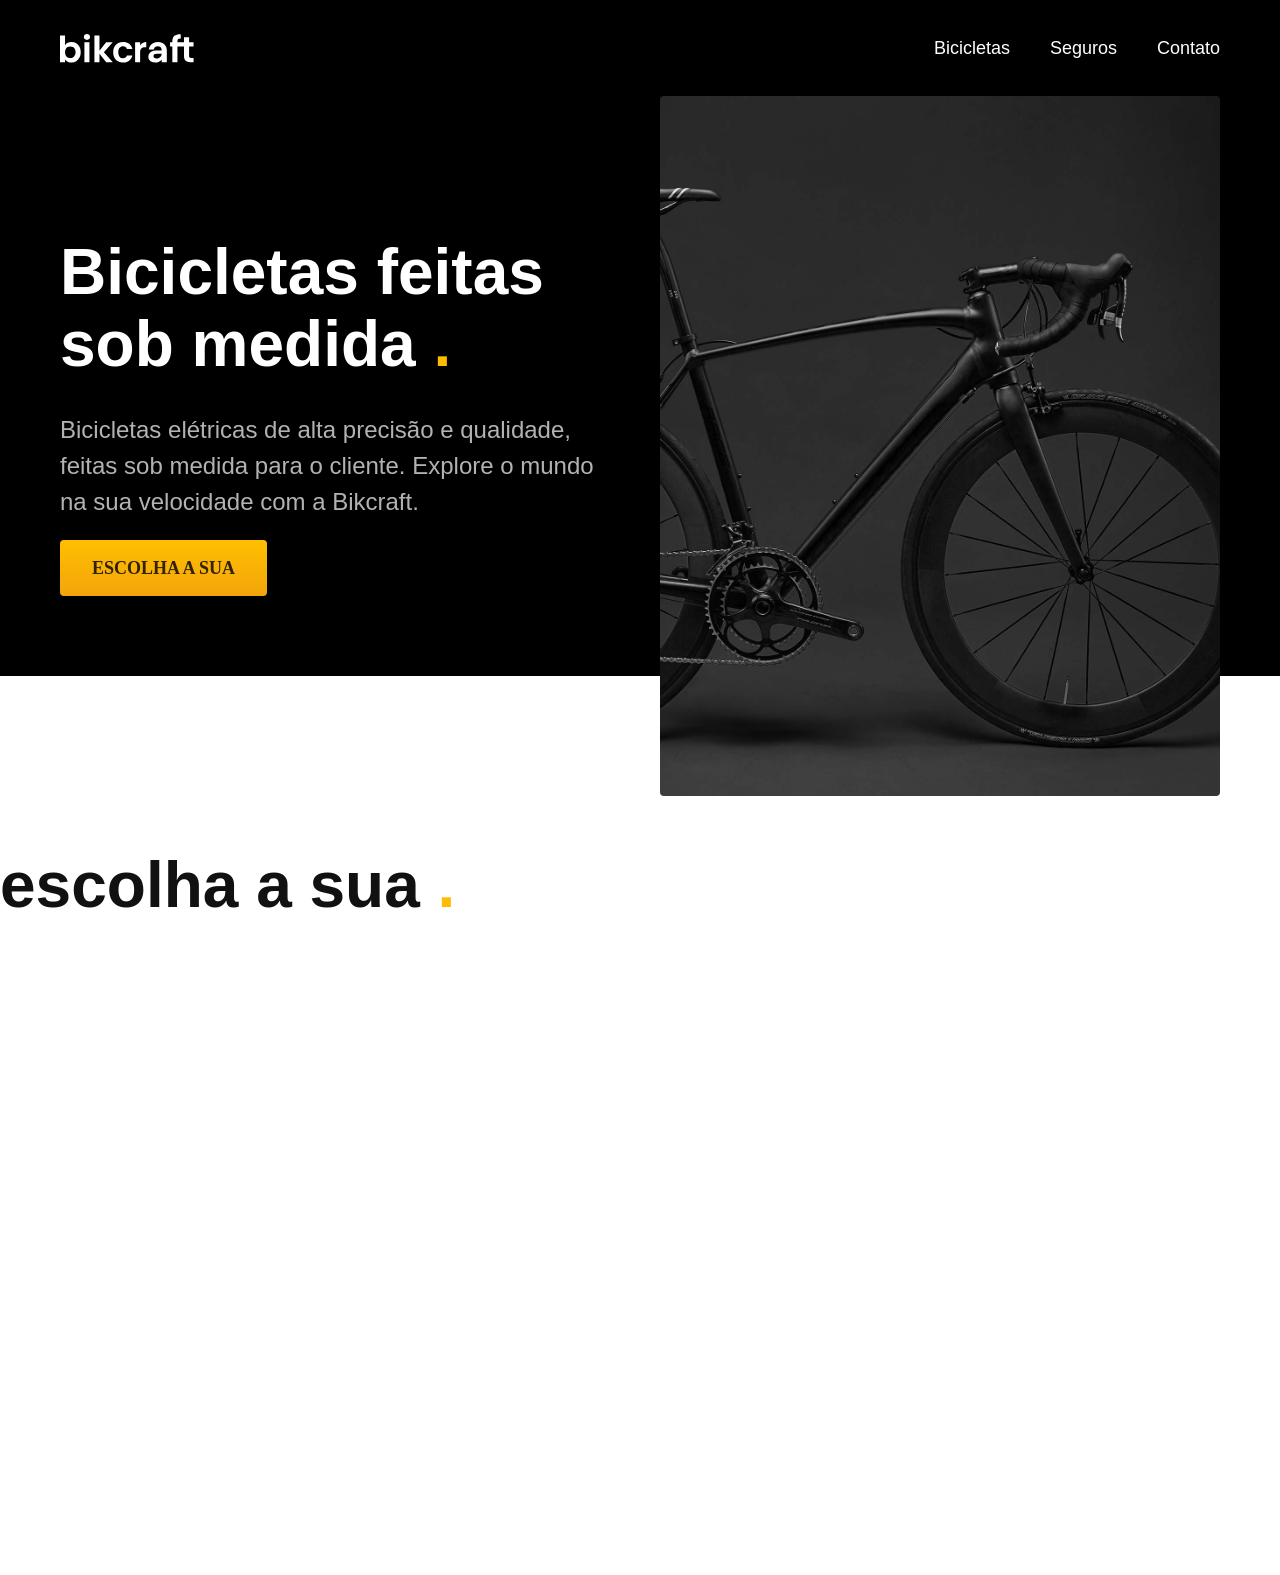
==== index.html @ 973ad6a8 "tipografia-2" ====
<!DOCTYPE html>
<html lang="pt-br">

<head>
  <meta charset="UTF-8">
  <meta name="viewport" content="width=device-width, initial-scale=1.0">

  <title>Bickcraft - Bicicletas Elétricas</title>
  <meta name="description" content="Bicicletas elétricas de alta precisão e qualidade,  feitas sob medida para o cliente. Explore o mundo na sua velocidade com a Bikcraft.">

  <link rel="stylesheet" href="./css/style.css">
  
  <!-- <link rel="preconnect" href="https://fonts.googleapis.com">
<link rel="preconnect" href="https://fonts.gstatic.com" crossorigin>
<link href="https://fonts.googleapis.com/css2?family=Poppins:wght@400;500&family=Roboto:wght@400;500&display=swap" rel="stylesheet"> -->
</head>

<body>
  <header class="header-bg">
    <div class="header">
      <a href="./">
        <img src="./img/bikcraft.svg" alt="Bickcraft">
      </a>

      <nav aria-label="primaria">
        <ul class="header-menu font-1-m cor-0">
          <li><a href="./bicicletas.html">Bicicletas</a></li>
          <li><a href="./seguros.html">Seguros</a></li>
          <li><a href="./contato.html">Contato</a></li>
        </ul>
      </nav>
    </div>
  </header>

  <main class="introducao-bg">
    <div class="introducao">
      <div class="introducao-conteudo">
        <h1 class="font-1-xxl cor-0">Bicicletas feitas sob medida <span class="cor-p1">.</span></h1>
        <p class="font-2-l cor-5">Bicicletas elétricas de alta precisão e qualidade, feitas sob medida para o cliente. Explore o mundo na sua velocidade com a Bikcraft.</p>
        <a class="botao" href="./bicicletas.html">Escolha a sua</a>
      </div>
      <div>
        <img src="./img/fotos/introducao.jpg" alt="Bicicleta elétrica preta.">
      </div>
    </div>
  </main>

  <h2 class="font-1-xxl">escolha a sua <span class="cor-p1">.</span></h2>
</body>

</html>
---- css/style.css ----
@import "./global/global.css";
@import "./utilidades/tipografia.css";
@import "./utilidades/cores.css";

@import "./global/header.css";


/* Utilidades */
@import "./utilidades/componentes.css";
/* Home */
@import "./home/introducao.css";
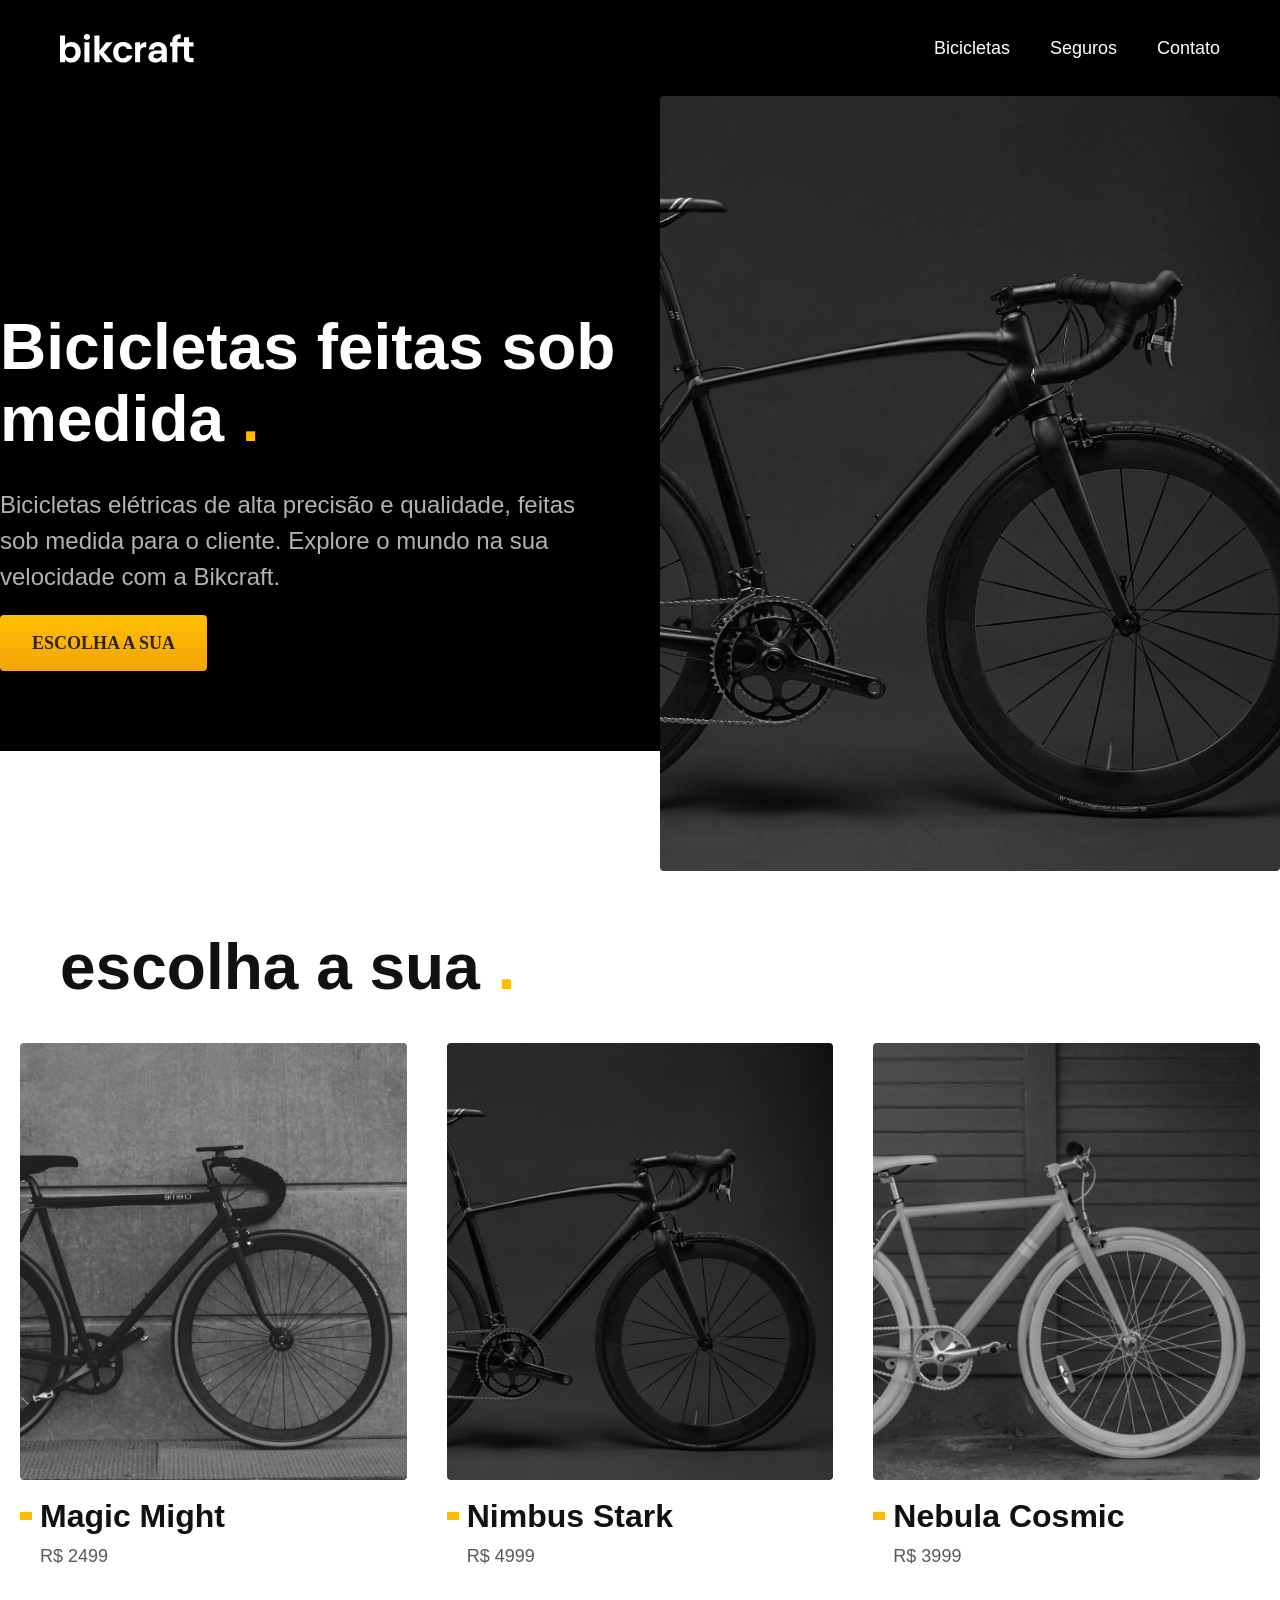
==== commit 52d06e08: "container" ====
--- a/index.html
+++ b/index.html
@@ -9,7 +9,7 @@
   <meta name="description" content="Bicicletas elétricas de alta precisão e qualidade,  feitas sob medida para o cliente. Explore o mundo na sua velocidade com a Bikcraft.">
 
   <link rel="stylesheet" href="./css/style.css">
-  
+
   <!-- <link rel="preconnect" href="https://fonts.googleapis.com">
 <link rel="preconnect" href="https://fonts.gstatic.com" crossorigin>
 <link href="https://fonts.googleapis.com/css2?family=Poppins:wght@400;500&family=Roboto:wght@400;500&display=swap" rel="stylesheet"> -->
@@ -17,7 +17,7 @@
 
 <body>
   <header class="header-bg">
-    <div class="header">
+    <div class="header container">
       <a href="./">
         <img src="./img/bikcraft.svg" alt="Bickcraft">
       </a>
@@ -33,7 +33,7 @@
   </header>
 
   <main class="introducao-bg">
-    <div class="introducao">
+    <div class="introducao containerer">
       <div class="introducao-conteudo">
         <h1 class="font-1-xxl cor-0">Bicicletas feitas sob medida <span class="cor-p1">.</span></h1>
         <p class="font-2-l cor-5">Bicicletas elétricas de alta precisão e qualidade, feitas sob medida para o cliente. Explore o mundo na sua velocidade com a Bikcraft.</p>
@@ -44,8 +44,30 @@
       </div>
     </div>
   </main>
-
-  <h2 class="font-1-xxl">escolha a sua <span class="cor-p1">.</span></h2>
+  <article class="bicicletas-lista">
+    <h2 class="container font-1-xxl">escolha a sua <span class="cor-p1">.</span></h2>
+    <ul>
+      <li>
+        <a href="./bicicletas/magic.html">
+          <img src="./img/bicicletas/magic-home.jpg" alt="Bicicleta preta">
+          <h3 class="font-1-xl">Magic Might</h3>
+          <span class="font-2-m cor-8">R$ 2499</span>
+        </a>
+        <li>
+        <a href="./bicicletas/nimbus.html">
+          <img src="./img/bicicletas/nimbus-home.jpg" alt="Bicicleta preta">
+          <h3 class="font-1-xl">Nimbus Stark</h3>
+          <span class="font-2-m cor-8">R$ 4999</span>
+        </a>
+        <li>
+        <a href="./bicicletas/nebula.html">
+          <img src="./img/bicicletas/nebula-home.jpg" alt="Bicicleta preta">
+          <h3 class="font-1-xl">Nebula Cosmic</h3>
+          <span class="font-2-m cor-8">R$ 3999</span>
+        </a>
+      </li>
+    </ul>
+  </article>
 </body>
 
 </html>
--- a/css/style.css
+++ b/css/style.css
@@ -9,3 +9,5 @@
 @import "./utilidades/componentes.css";
 /* Home */
 @import "./home/introducao.css";
+/* Bicicletas */
+@import "./bicicletas/bicicletas-lista.css";
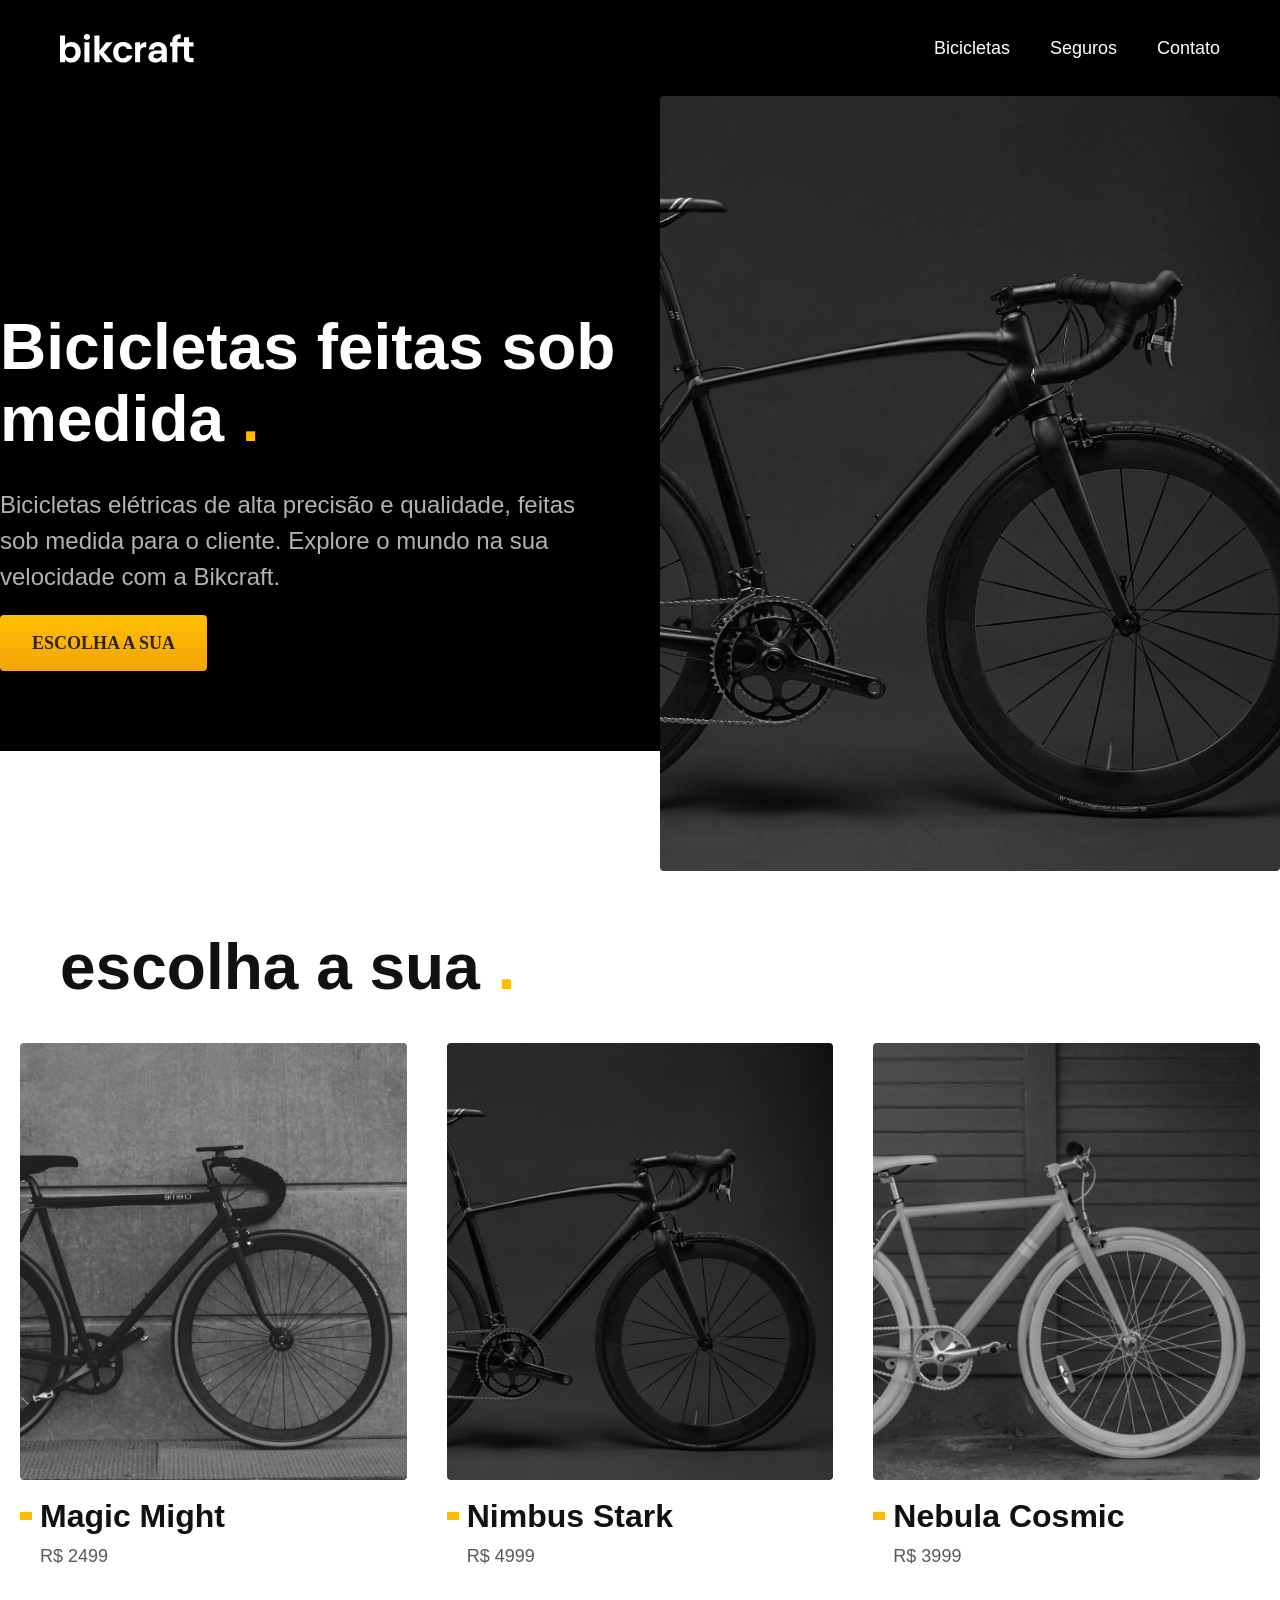
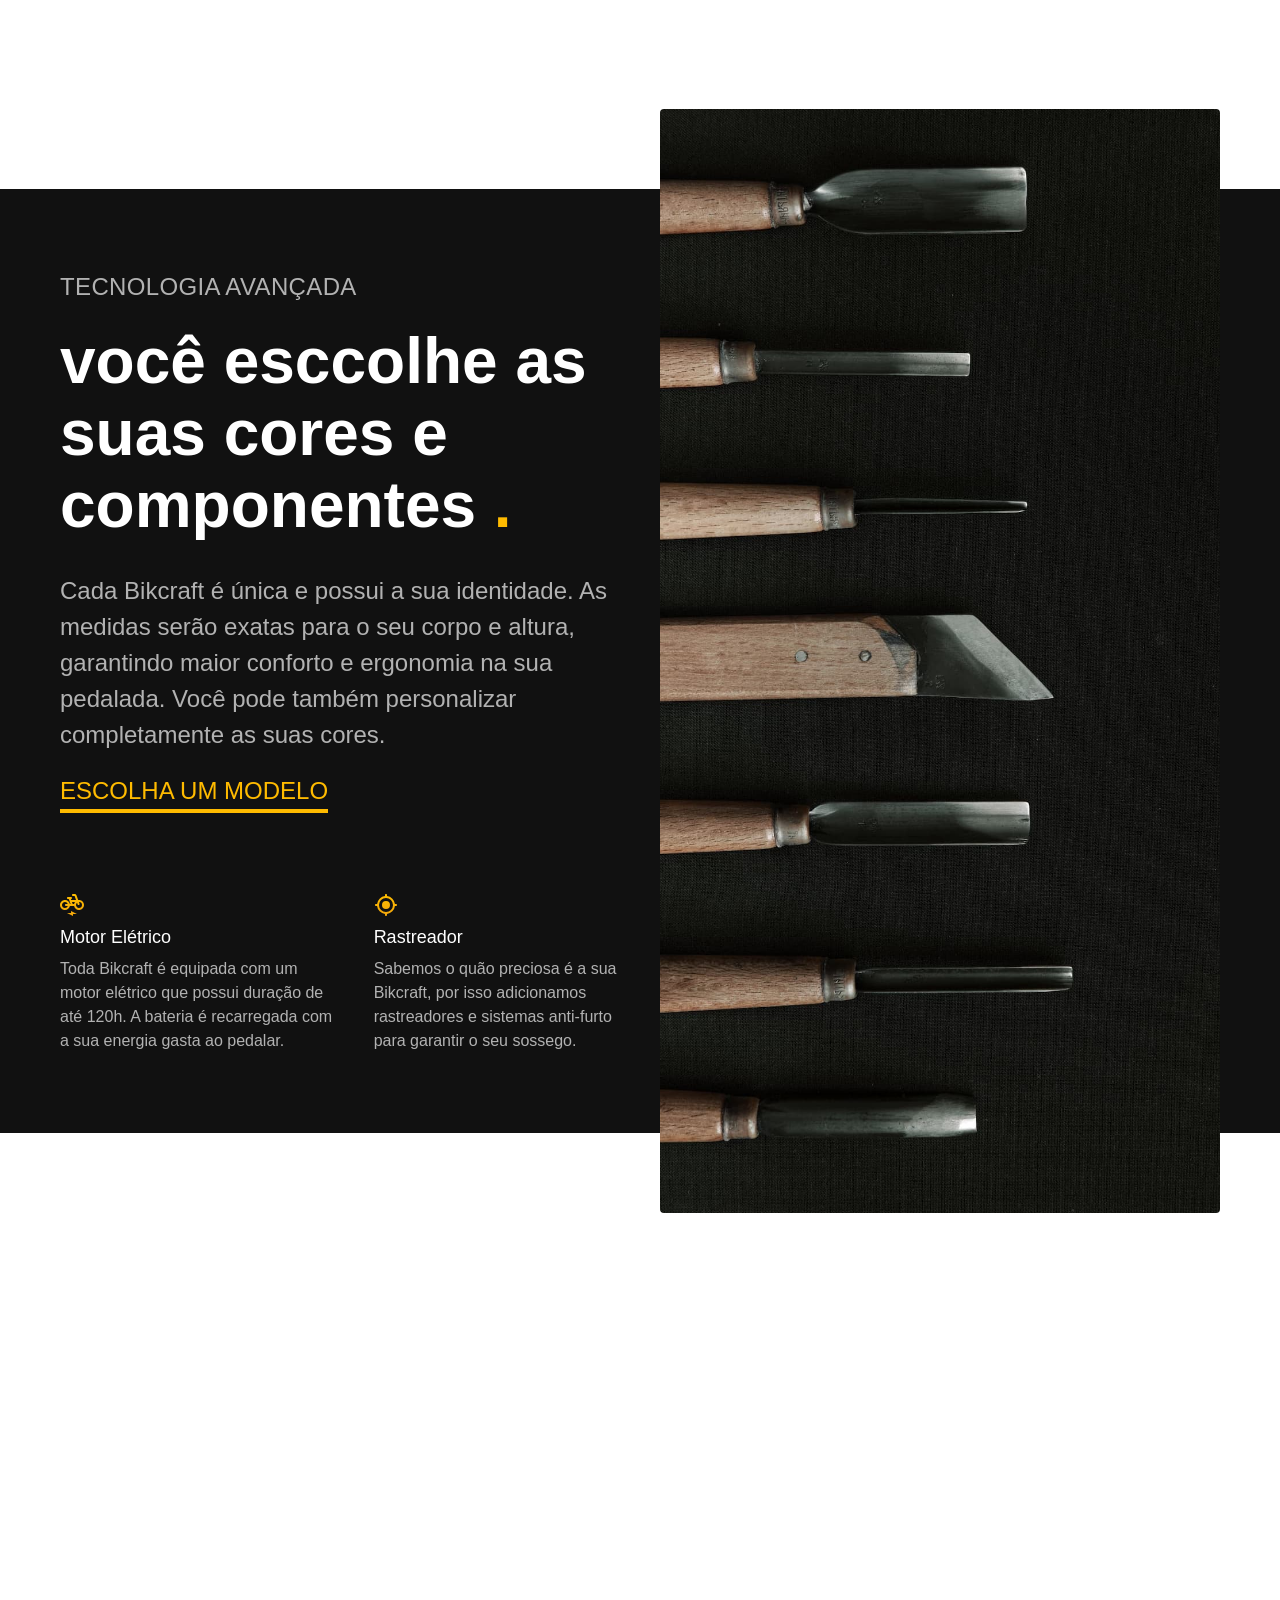
==== commit 97d4f3ff: "tecnologia" ====
--- a/index.html
+++ b/index.html
@@ -68,6 +68,35 @@
       </li>
     </ul>
   </article>
+  <article class="tecnologia-bg">
+    <div class="tecnologia container">
+      <div class="tecnologia-conteudo">
+        <span class="font-2-l-b cor-5">Tecnologia Avançada</span>
+        <h2 class="font-1-xxl cor-0">você esccolhe as suas cores e componentes <span class="cor-p1">.</span></h2>
+        <p class="font-2-l cor-5">Cada Bikcraft é única e possui a sua identidade. As medidas serão exatas para o seu corpo e altura, garantindo maior conforto e ergonomia na sua pedalada. Você pode também personalizar completamente as suas cores.</p>
+        <a class="link" href="./bicicletas.html">Escolha um modelo</a>
+        <div class="tecnologia-vantagens">
+        <div>
+       <img src="./img/icones/eletrica.svg" alt="">   
+       <h3 class="font-1-m cor-0">Motor Elétrico</h3>
+       <p class="font-2-s cor-5">Toda Bikcraft é equipada com um motor elétrico que possui duração de até 120h. A bateria é recarregada com a sua energia gasta ao pedalar.</p>
+        </div>
+           <div>
+       <img src="./img/icones/rastreador.svg" alt="">   
+       <h3 class="font-1-m cor-0">Rastreador</h3>
+       <p class="font-2-s cor-5">Sabemos o quão preciosa é a sua Bikcraft, por isso adicionamos rastreadores e sistemas anti-furto para garantir o seu sossego.</p>
+       </div>
+        </div>
+      </div>
+      <div class="tecnologia-imagem">
+        <img src="./img/fotos/tecnologia.jpg" alt="">
+      </div>
+
+      
+
+    </div>
+
+  </article>
 </body>
 
 </html>
--- a/css/style.css
+++ b/css/style.css
@@ -9,5 +9,6 @@
 @import "./utilidades/componentes.css";
 /* Home */
 @import "./home/introducao.css";
+@import "./home/tecnologia.css";
 /* Bicicletas */
 @import "./bicicletas/bicicletas-lista.css";
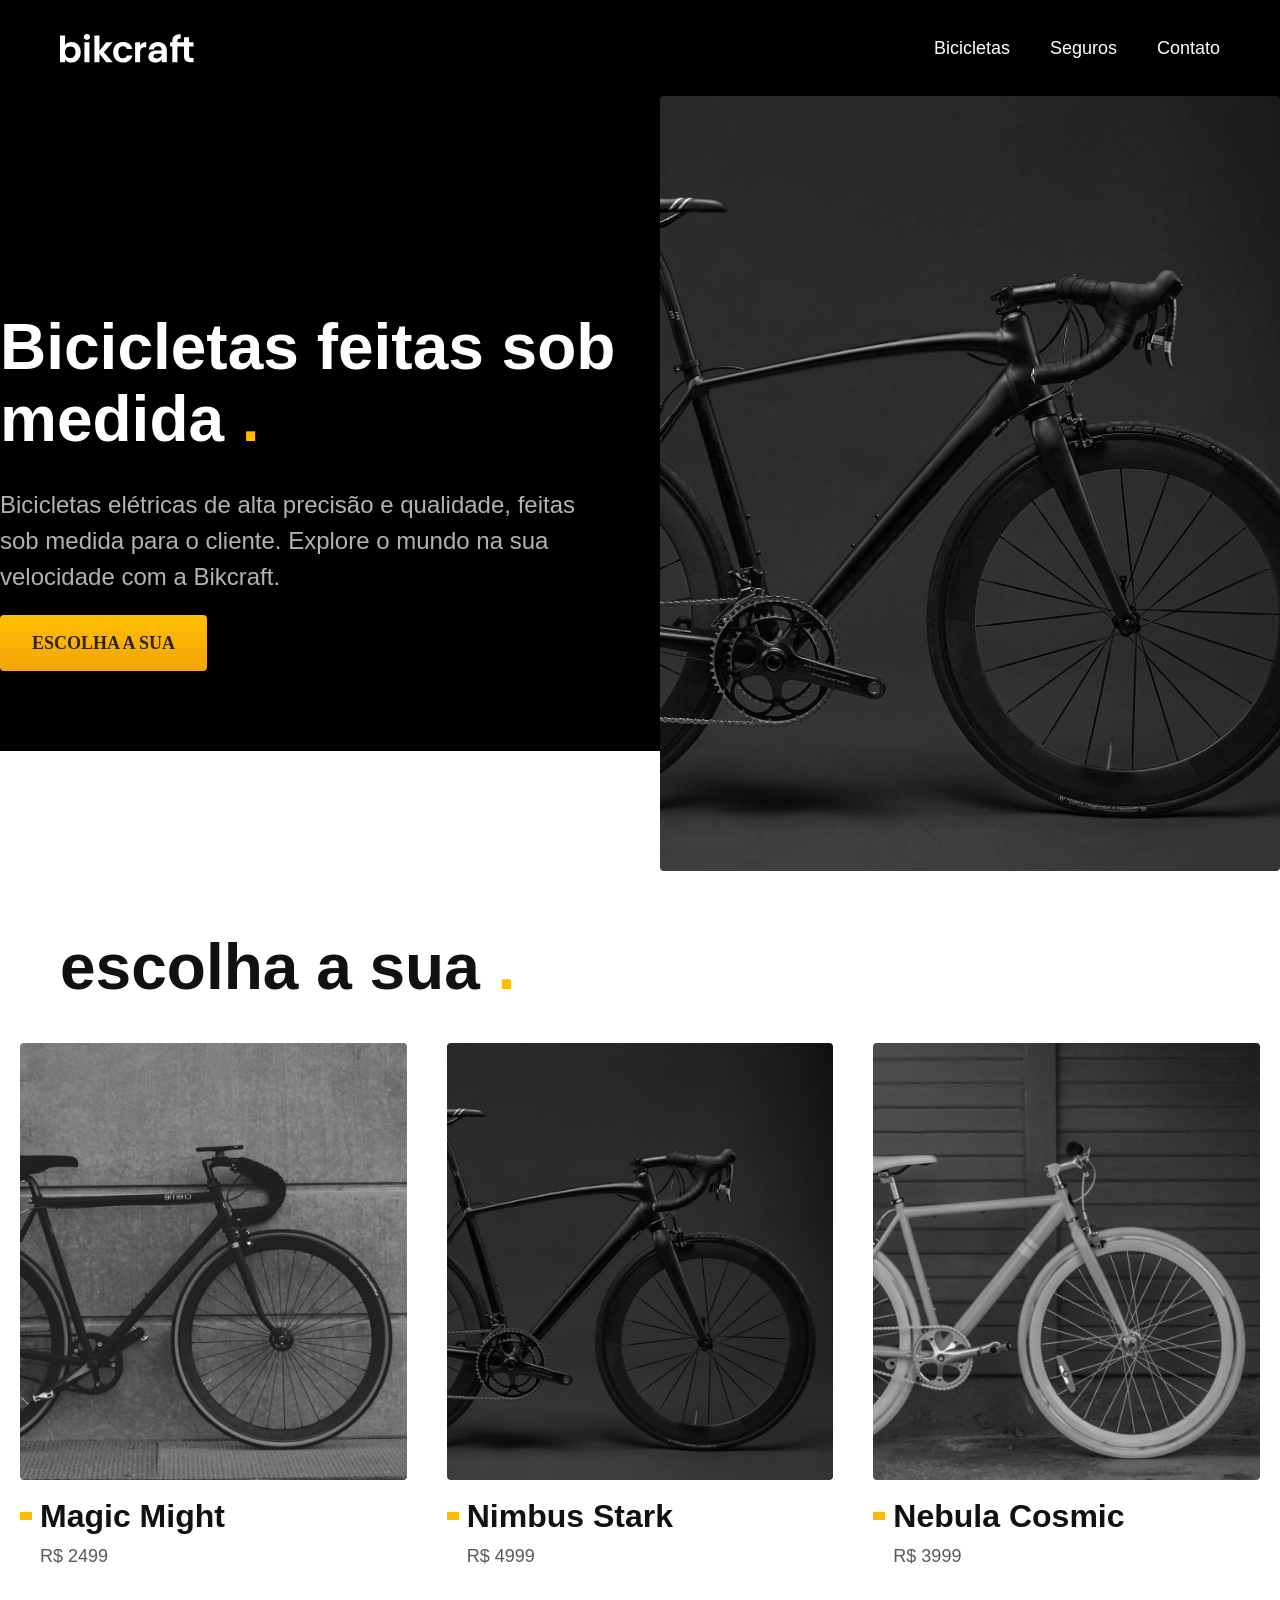
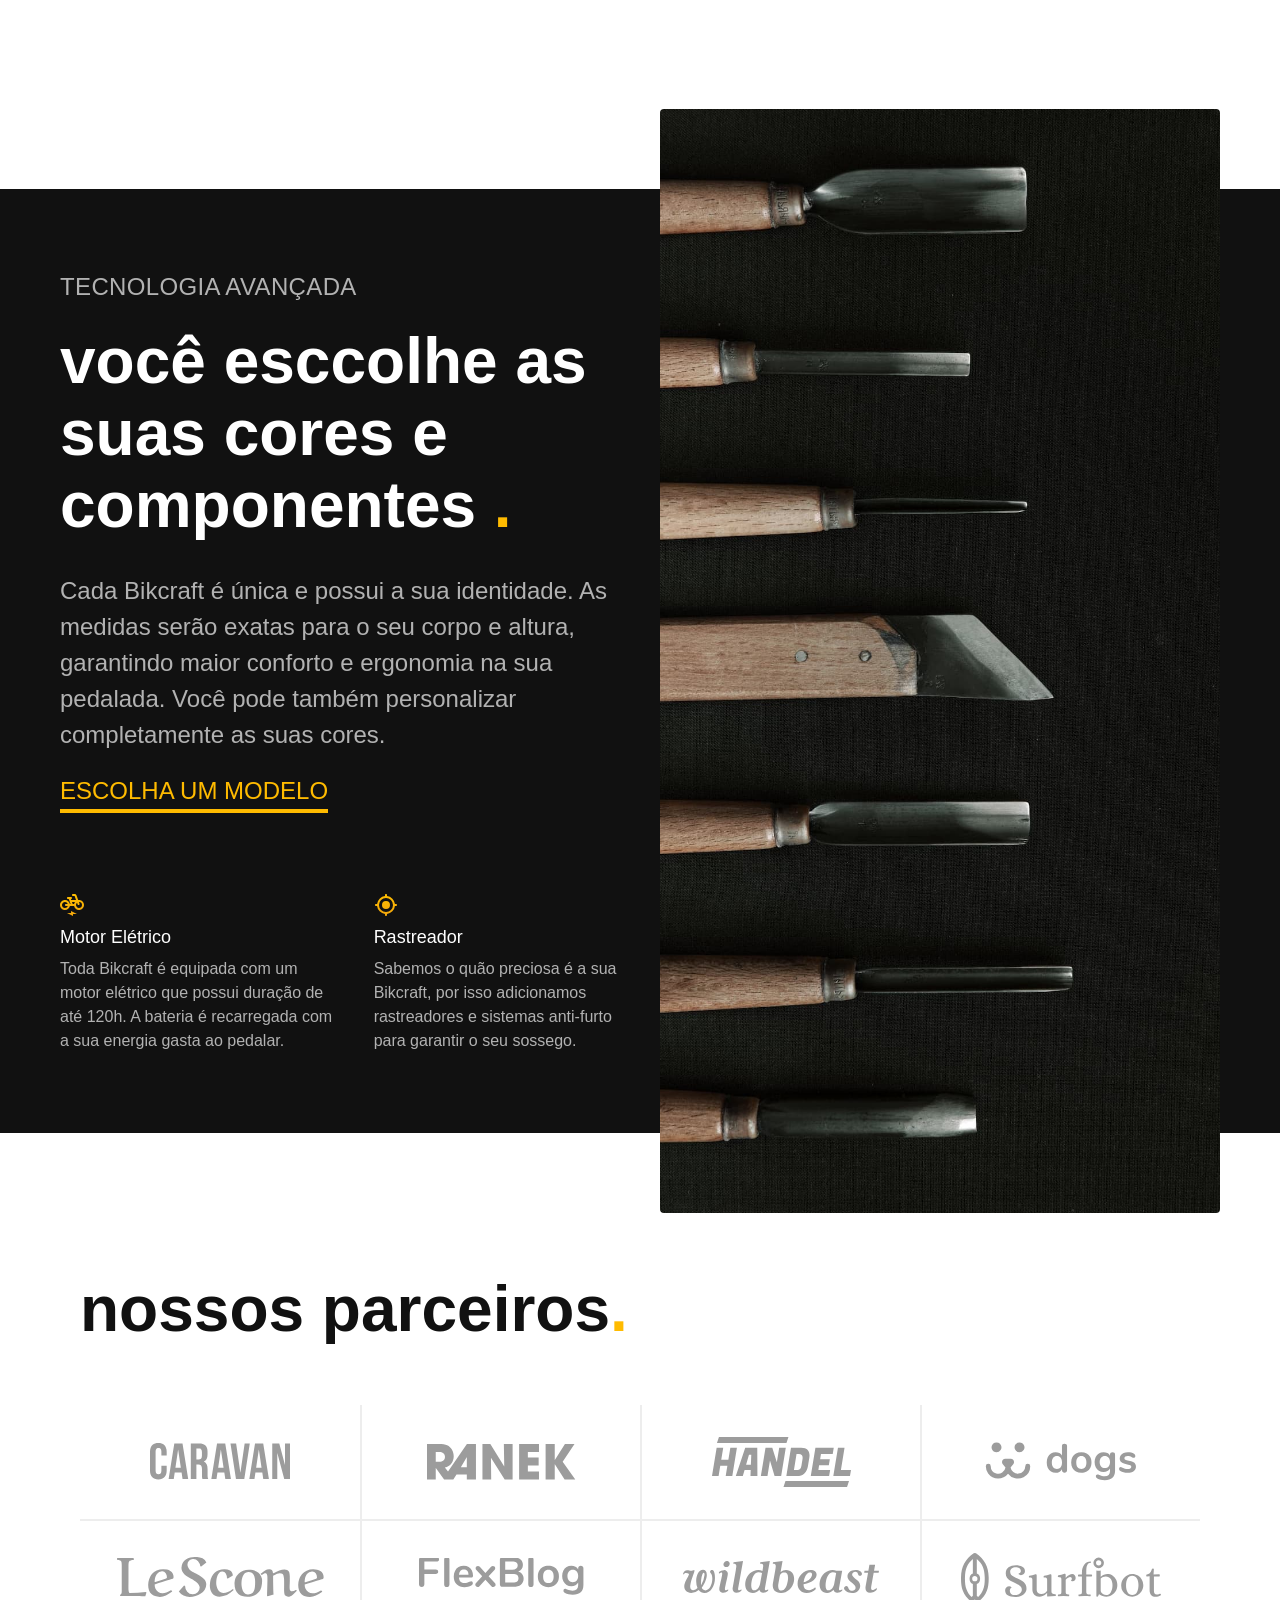
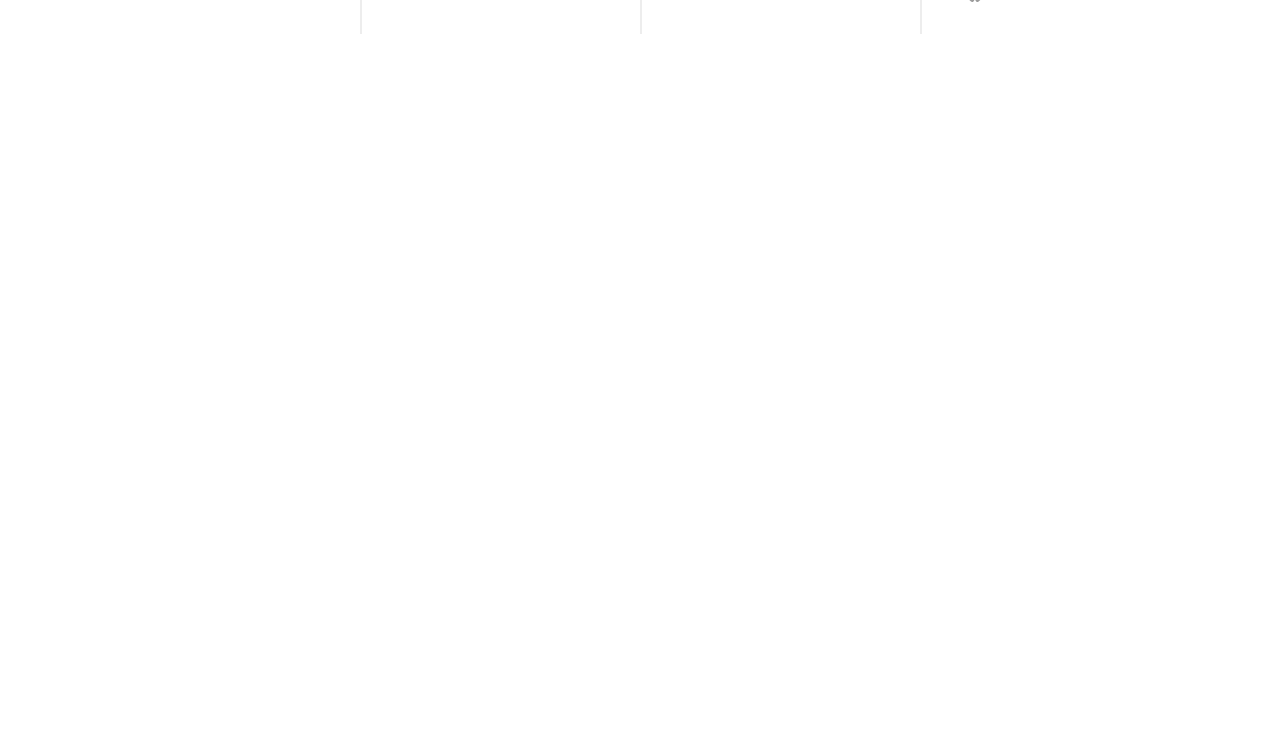
==== commit cf5af385: "parceiros" ====
--- a/index.html
+++ b/index.html
@@ -53,13 +53,13 @@
           <h3 class="font-1-xl">Magic Might</h3>
           <span class="font-2-m cor-8">R$ 2499</span>
         </a>
-        <li>
+      <li>
         <a href="./bicicletas/nimbus.html">
           <img src="./img/bicicletas/nimbus-home.jpg" alt="Bicicleta preta">
           <h3 class="font-1-xl">Nimbus Stark</h3>
           <span class="font-2-m cor-8">R$ 4999</span>
         </a>
-        <li>
+      <li>
         <a href="./bicicletas/nebula.html">
           <img src="./img/bicicletas/nebula-home.jpg" alt="Bicicleta preta">
           <h3 class="font-1-xl">Nebula Cosmic</h3>
@@ -76,27 +76,36 @@
         <p class="font-2-l cor-5">Cada Bikcraft é única e possui a sua identidade. As medidas serão exatas para o seu corpo e altura, garantindo maior conforto e ergonomia na sua pedalada. Você pode também personalizar completamente as suas cores.</p>
         <a class="link" href="./bicicletas.html">Escolha um modelo</a>
         <div class="tecnologia-vantagens">
-        <div>
-       <img src="./img/icones/eletrica.svg" alt="">   
-       <h3 class="font-1-m cor-0">Motor Elétrico</h3>
-       <p class="font-2-s cor-5">Toda Bikcraft é equipada com um motor elétrico que possui duração de até 120h. A bateria é recarregada com a sua energia gasta ao pedalar.</p>
-        </div>
-           <div>
-       <img src="./img/icones/rastreador.svg" alt="">   
-       <h3 class="font-1-m cor-0">Rastreador</h3>
-       <p class="font-2-s cor-5">Sabemos o quão preciosa é a sua Bikcraft, por isso adicionamos rastreadores e sistemas anti-furto para garantir o seu sossego.</p>
-       </div>
+          <div>
+            <img src="./img/icones/eletrica.svg" alt="">
+            <h3 class="font-1-m cor-0">Motor Elétrico</h3>
+            <p class="font-2-s cor-5">Toda Bikcraft é equipada com um motor elétrico que possui duração de até 120h. A bateria é recarregada com a sua energia gasta ao pedalar.</p>
+          </div>
+          <div>
+            <img src="./img/icones/rastreador.svg" alt="">
+            <h3 class="font-1-m cor-0">Rastreador</h3>
+            <p class="font-2-s cor-5">Sabemos o quão preciosa é a sua Bikcraft, por isso adicionamos rastreadores e sistemas anti-furto para garantir o seu sossego.</p>
+          </div>
         </div>
       </div>
       <div class="tecnologia-imagem">
         <img src="./img/fotos/tecnologia.jpg" alt="">
       </div>
-
-      
-
     </div>
-
   </article>
+  <section class="parceiros" aria-label="Nossos Parceiros">
+    <h2 class="container font-1-xxl">nossos parceiros<span class="cor-p1">.</span></h2>
+    <ul>
+      <li><img src="./img/parceiros/caravan.svg" alt="caravan"></li>
+      <li><img src="./img/parceiros/ranek.svg" alt="ranek"></li>
+      <li><img src="./img/parceiros/handel.svg" alt="handel"></li>
+      <li><img src="./img/parceiros/dogs.svg" alt="dogs"></li>
+      <li><img src="./img/parceiros/lescone.svg" alt="lescone"></li>
+      <li><img src="./img/parceiros/flexblog.svg" alt="flexblog"></li>
+      <li><img src="./img/parceiros/wildbeast.svg" alt="wildbeast"></li>
+      <li><img src="./img/parceiros/surfbot.svg" alt="surfbot"></li>
+    </ul>
+  </section>
 </body>
 
 </html>
--- a/css/style.css
+++ b/css/style.css
@@ -10,5 +10,6 @@
 /* Home */
 @import "./home/introducao.css";
 @import "./home/tecnologia.css";
+@import "./home/parceiros.css";
 /* Bicicletas */
 @import "./bicicletas/bicicletas-lista.css";
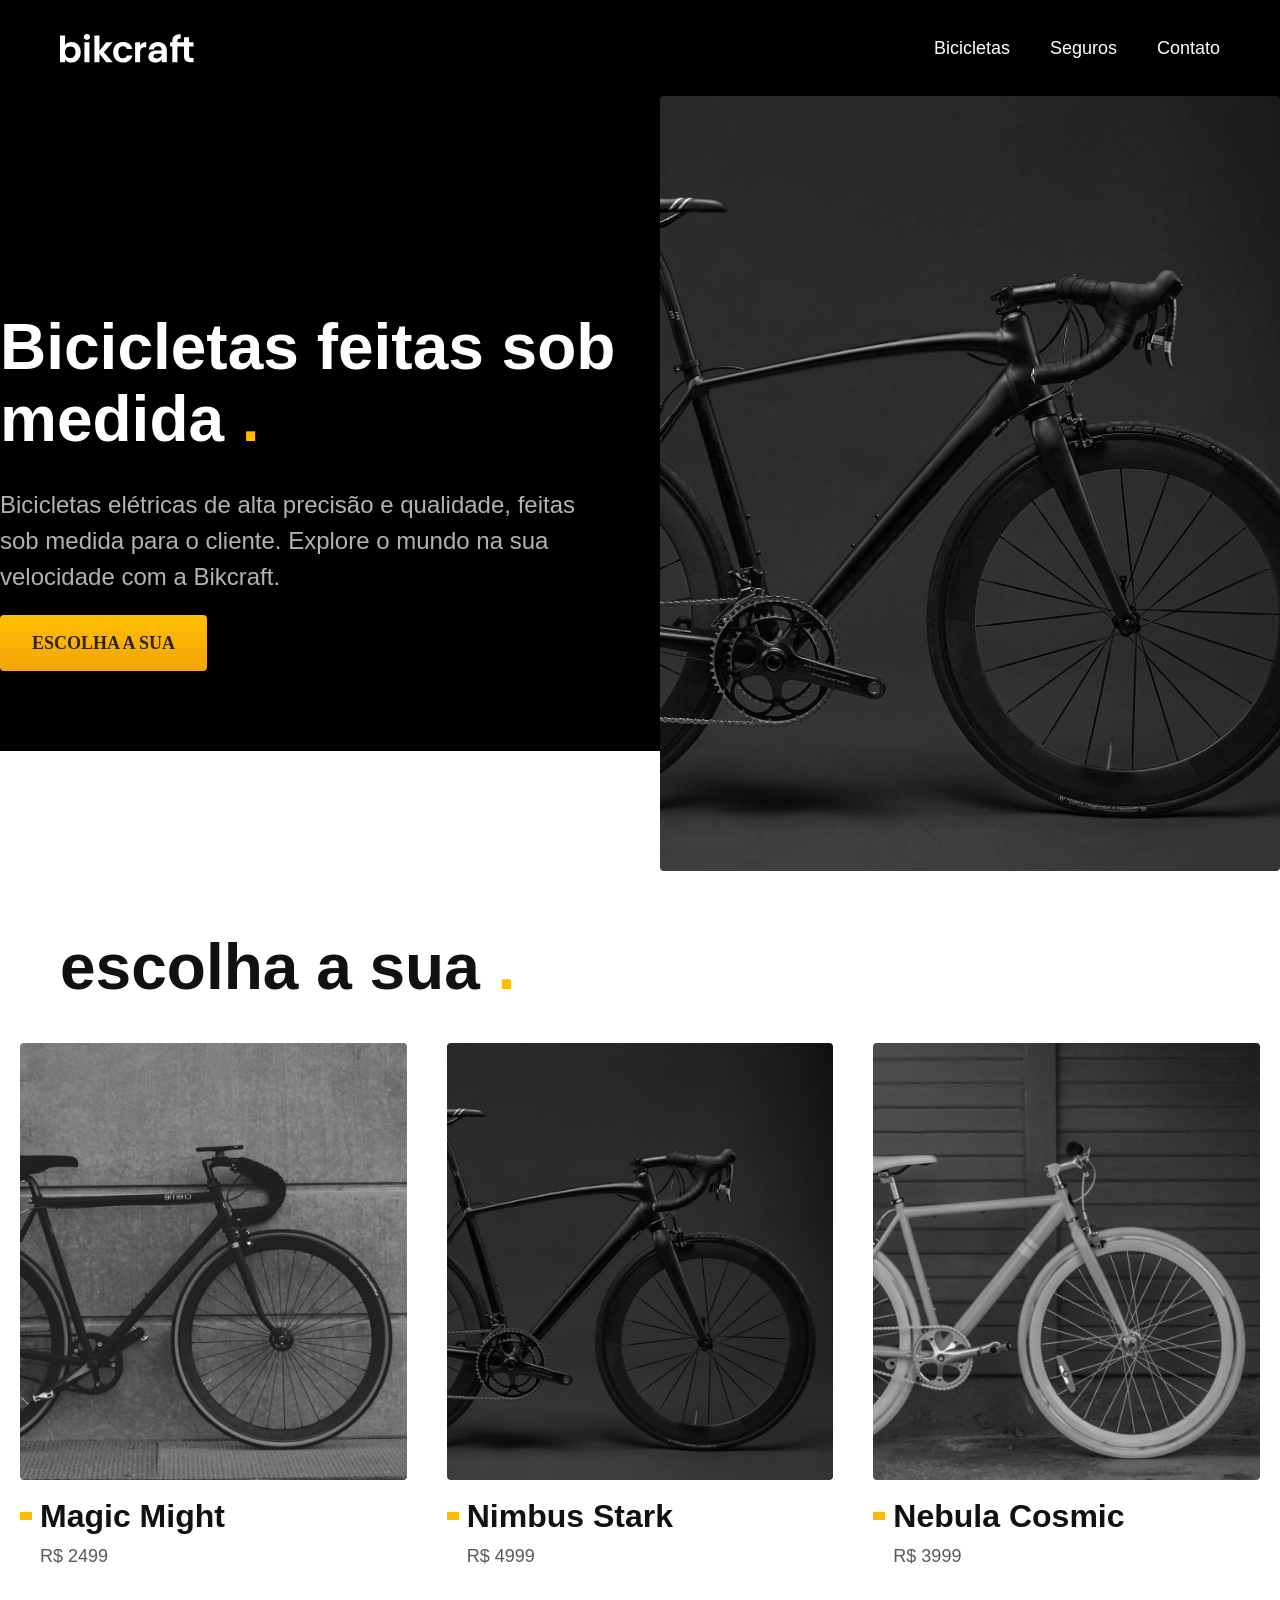
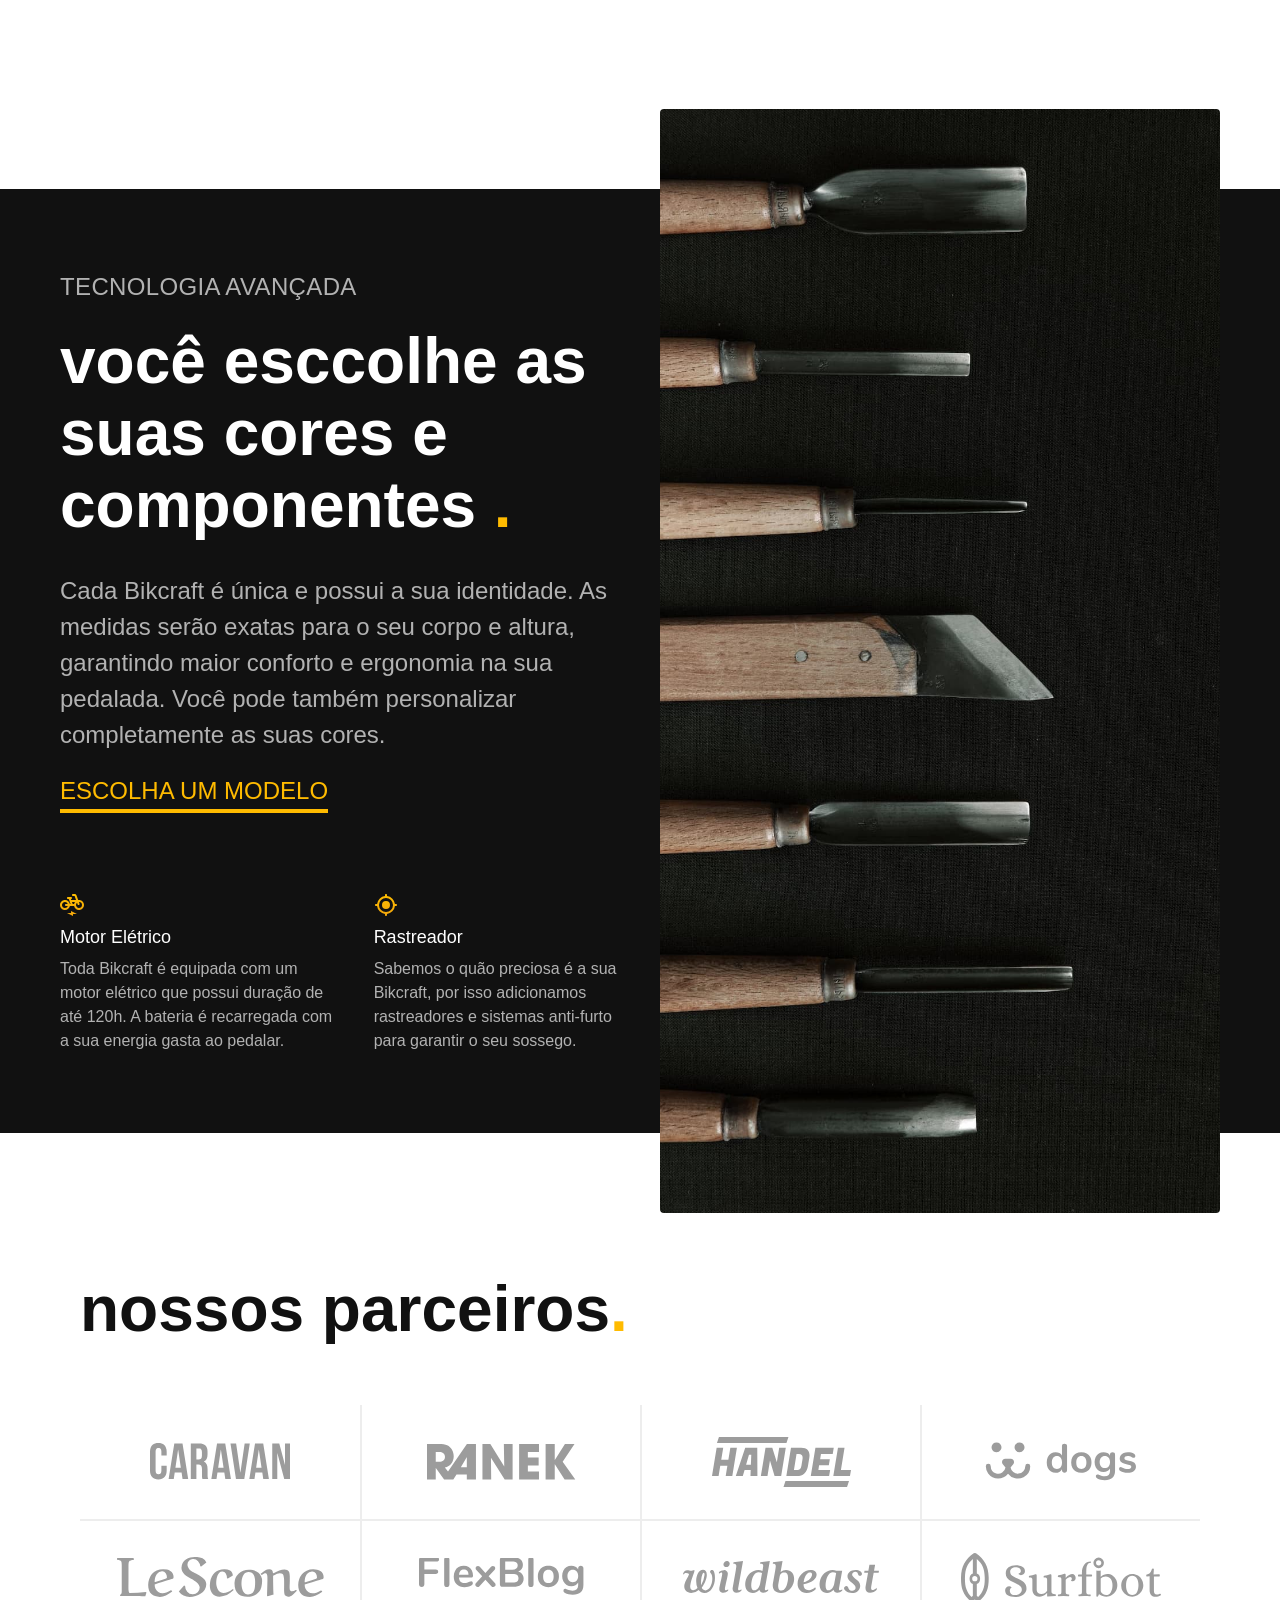
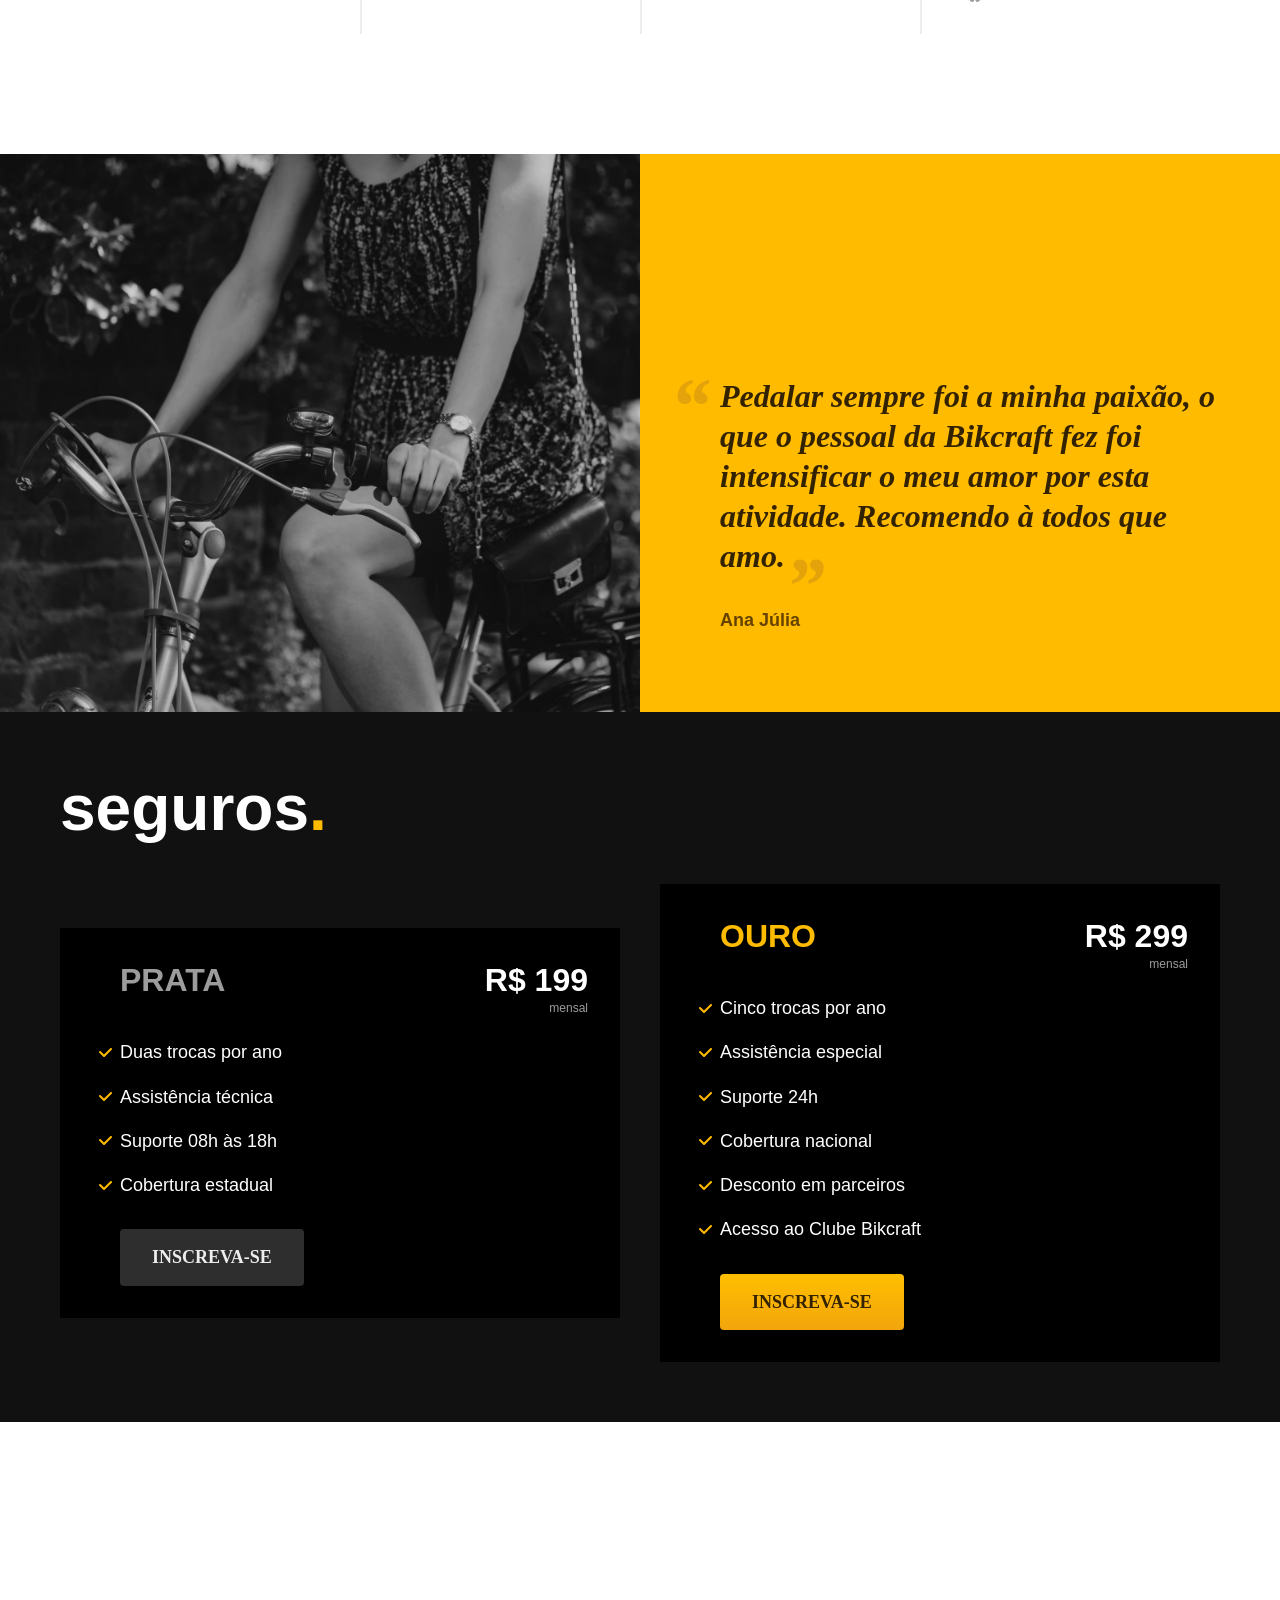
==== commit 62730f6e: "seguros" ====
--- a/index.html
+++ b/index.html
@@ -12,7 +12,7 @@
 
   <!-- <link rel="preconnect" href="https://fonts.googleapis.com">
 <link rel="preconnect" href="https://fonts.gstatic.com" crossorigin>
-<link href="https://fonts.googleapis.com/css2?family=Poppins:wght@400;500&family=Roboto:wght@400;500&display=swap" rel="stylesheet"> -->
+<link href="https://fonts.googleapis.com/css2?family=Merriweather:ital,wght@1,900&family=Poppins:wght@400;600&family=Roboto:,wght@400;500&display=swap" rel="stylesheet"> -->
 </head>
 
 <body>
@@ -106,6 +106,46 @@
       <li><img src="./img/parceiros/surfbot.svg" alt="surfbot"></li>
     </ul>
   </section>
+  <section class="depoimento" aria-label="Depoimento">
+    <div>
+      <img src="./img/fotos/depoimento.jpg" alt="Pessoa pedalando uma bicicleta Bikcraft">
+    </div>
+    <div class="depoimento-conteudo">
+      <blockquote class="font-1-xl cor-p5">
+        <p>Pedalar sempre foi a minha paixão, o que o pessoal da Bikcraft fez foi intensificar o meu amor por esta atividade. Recomendo à todos que amo.</p>
+      </blockquote>
+      <span class="font-1-m-b cor-p4">Ana Júlia</span>
+    </div>
+  </section>
+  <article class="seguros-bg">
+    <div class="seguros container">
+      <h2 class="font-1-xxl cor-0">seguros<span class="cor-p1">.</span></h2>
+      <div class="seguros-item">
+        <h3 class="font-1-xl cor-6">PRATA</h3>
+        <span class="font-1-xl cor-0">R$ 199 <span class="font-1-xs cor-6">mensal</span></span>
+        <ul class="font-2-m cor-0">
+          <li>Duas trocas por ano</li>
+          <li> Assistência técnica</li>
+          <li>Suporte 08h às 18h</li>
+          <li>Cobertura estadual</li>
+        </ul>
+        <a class="botao secundario" href="./orcamento.html">Inscreva-se</a>
+      </div>
+      <div class="seguros-item">
+        <h3 class="font-1-xl cor-p1">OURO</h3>
+        <span class="font-1-xl cor-0">R$ 299 <span class="font-1-xs cor-6">mensal</span></span>
+        <ul class="font-2-m cor-0 ">
+          <li>Cinco trocas por ano</li>
+          <li>Assistência especial</li>
+          <li>Suporte 24h</li>
+          <li>Cobertura nacional</li>
+          <li>Desconto em parceiros</li>
+          <li>Acesso ao Clube Bikcraft</li>
+        </ul>
+        <a class="botao" href="./orcamento.html">Inscreva-se</a>
+      </div>
+    </div>
+  </article>
 </body>
 
 </html>
--- a/css/style.css
+++ b/css/style.css
@@ -11,5 +11,8 @@
 @import "./home/introducao.css";
 @import "./home/tecnologia.css";
 @import "./home/parceiros.css";
+@import "./home/depoimento.css";
 /* Bicicletas */
 @import "./bicicletas/bicicletas-lista.css";
+/* seguros */
+@import "./seguros/seguros.css";
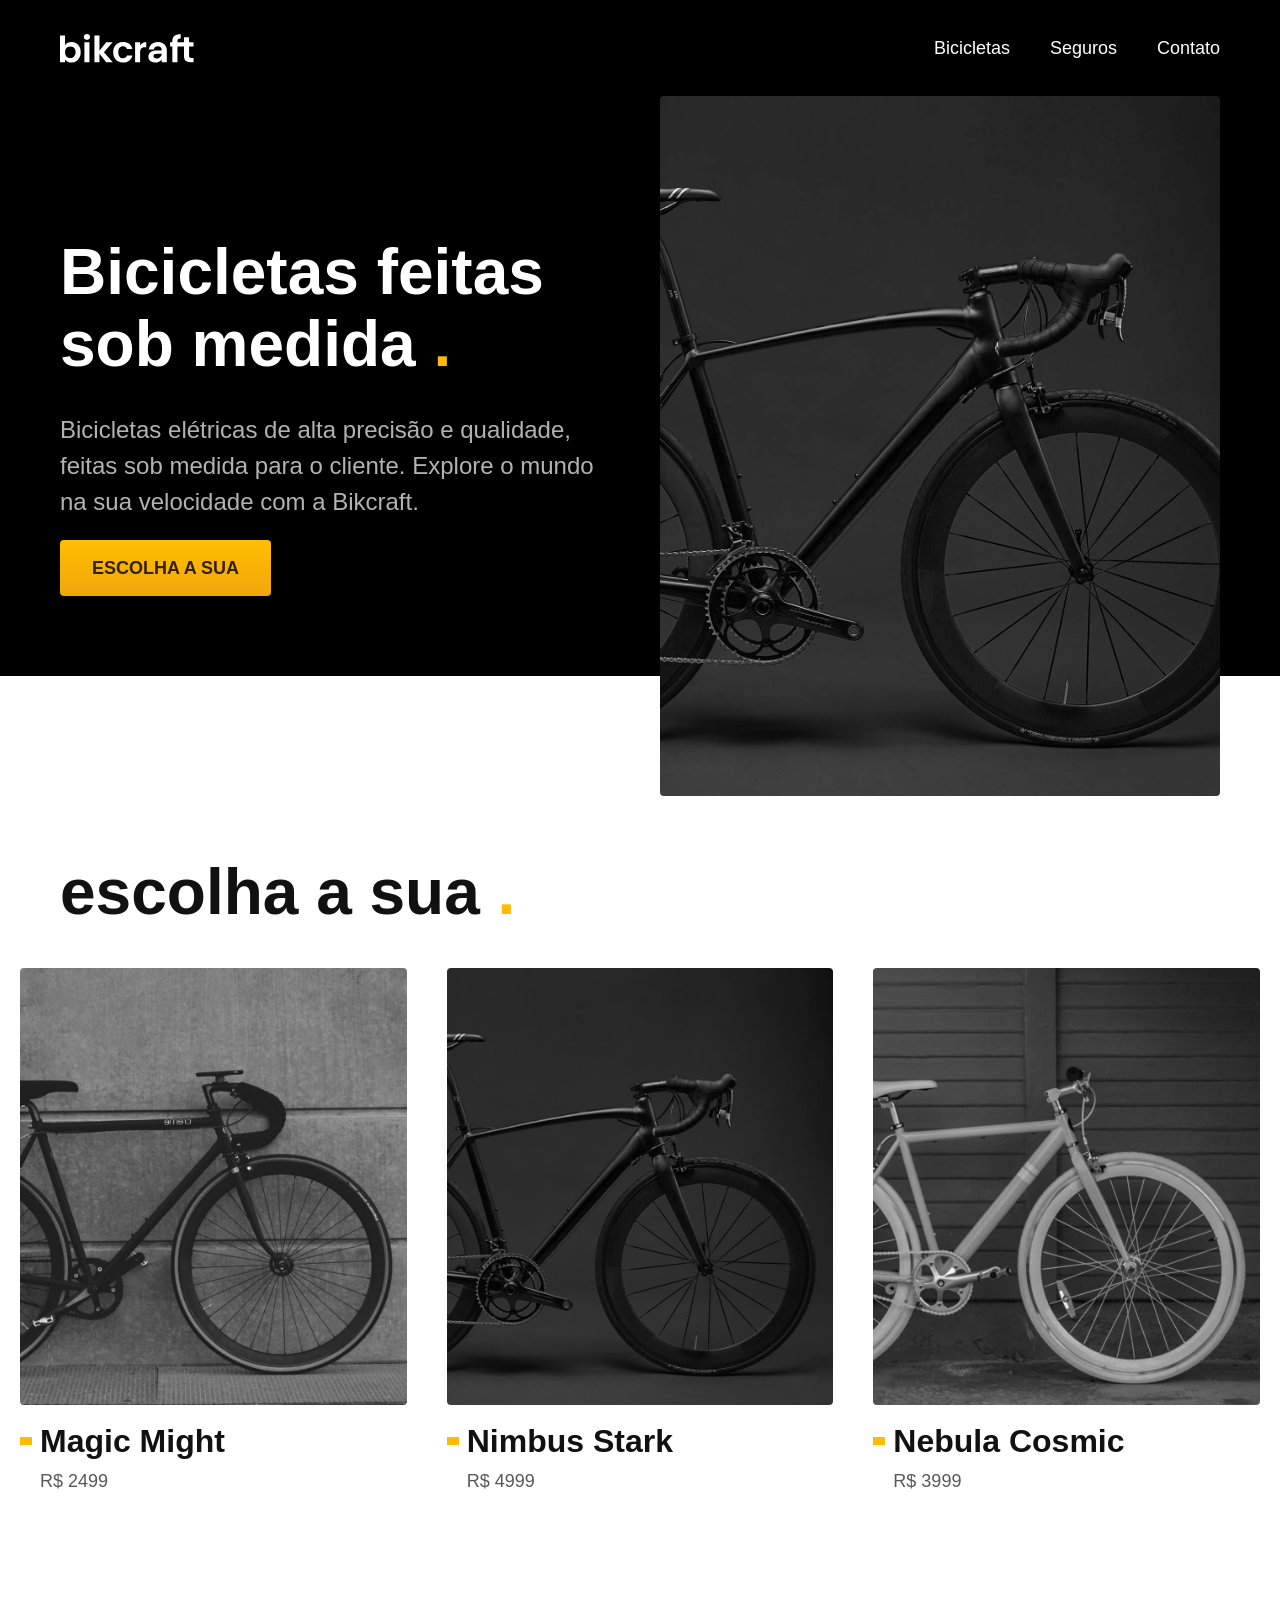
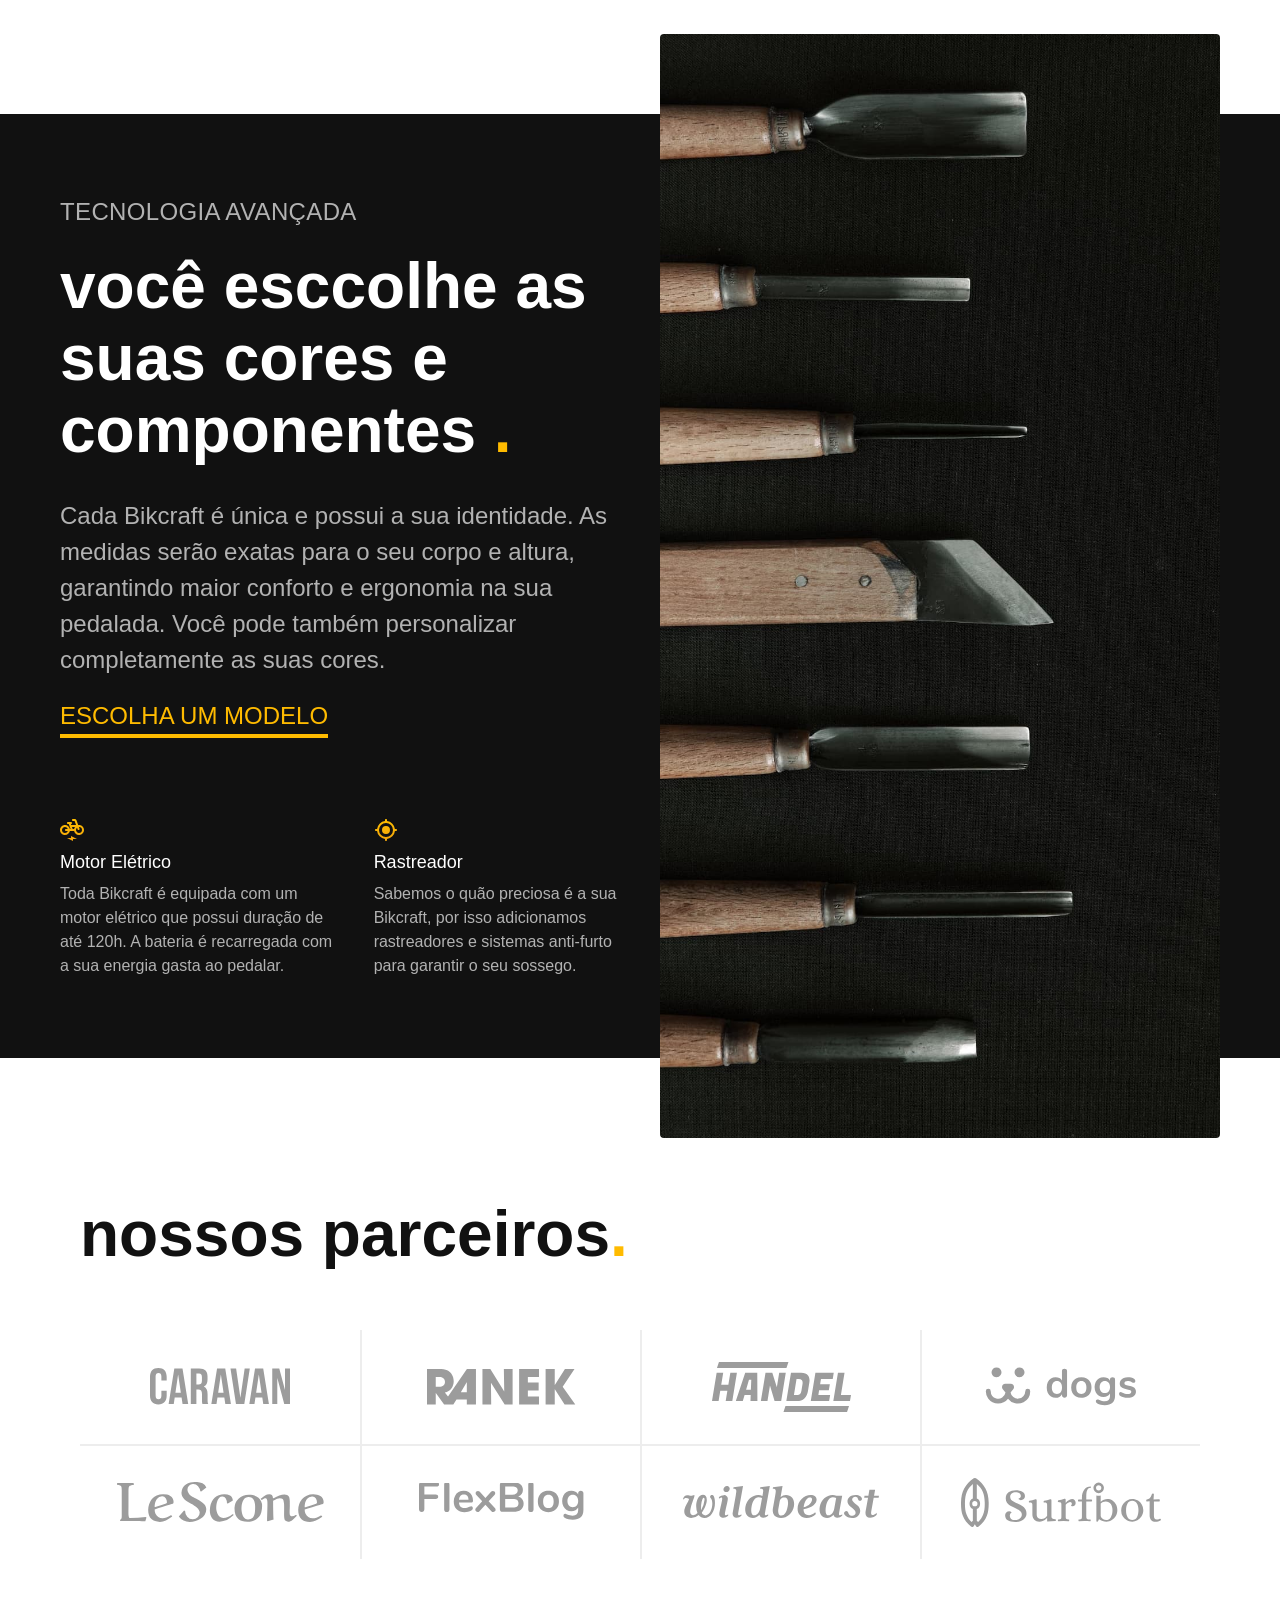
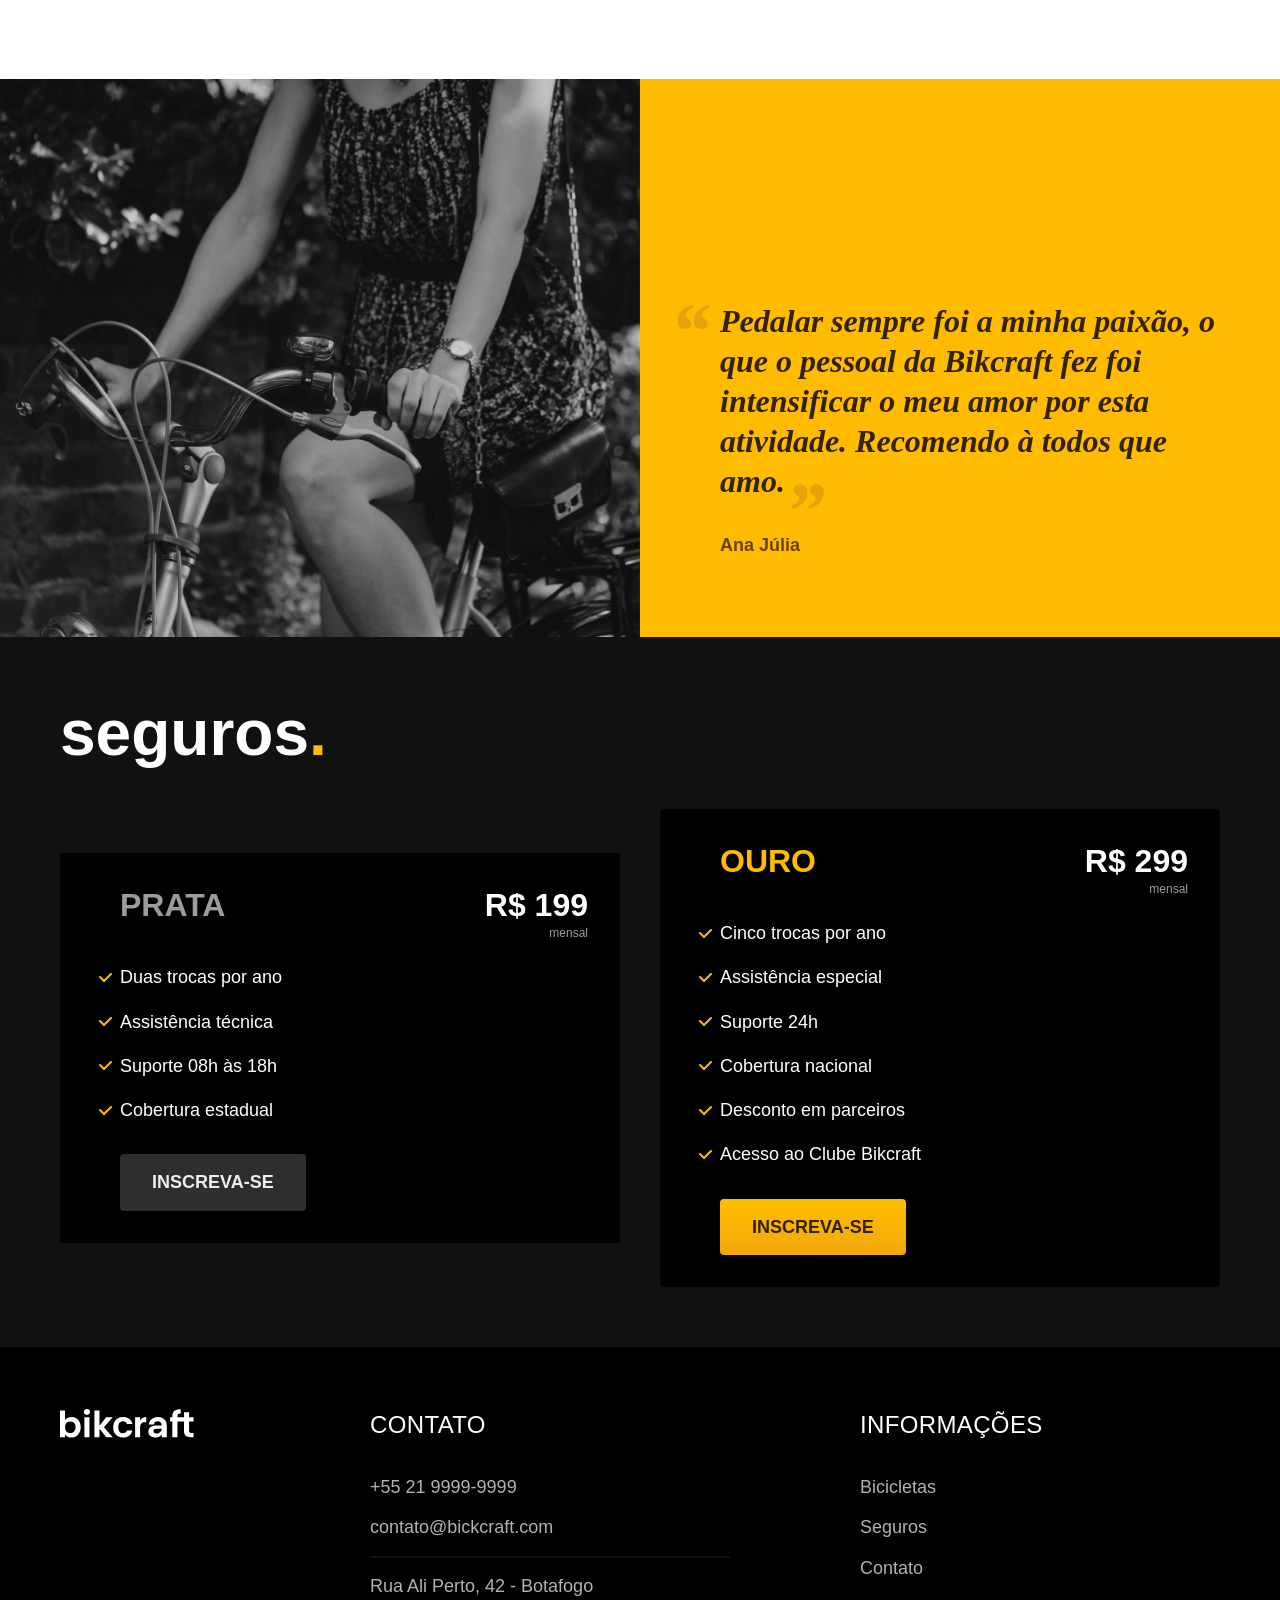
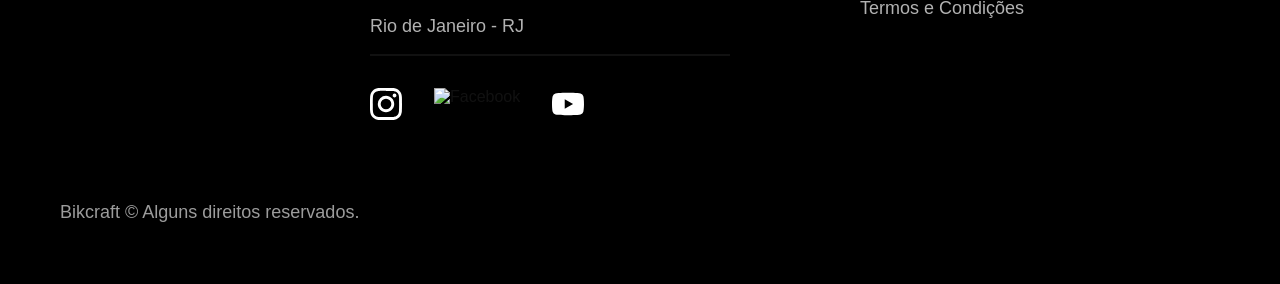
==== commit 3f0bfc74: "contato-lojas-form" ====
--- a/index.html
+++ b/index.html
@@ -5,7 +5,7 @@
   <meta charset="UTF-8">
   <meta name="viewport" content="width=device-width, initial-scale=1.0">
 
-  <title>Bickcraft - Bicicletas Elétricas</title>
+  <title> Bikcraft - Bicicletas Elétricas</title>
   <meta name="description" content="Bicicletas elétricas de alta precisão e qualidade,  feitas sob medida para o cliente. Explore o mundo na sua velocidade com a Bikcraft.">
 
   <link rel="stylesheet" href="./css/style.css">
@@ -19,7 +19,7 @@
   <header class="header-bg">
     <div class="header container">
       <a href="./">
-        <img src="./img/bikcraft.svg" alt="Bickcraft">
+        <img src="./img/bikcraft.svg" alt="Bikcraft">
       </a>
 
       <nav aria-label="primaria">
@@ -33,7 +33,7 @@
   </header>
 
   <main class="introducao-bg">
-    <div class="introducao containerer">
+    <div class="introducao container">
       <div class="introducao-conteudo">
         <h1 class="font-1-xxl cor-0">Bicicletas feitas sob medida <span class="cor-p1">.</span></h1>
         <p class="font-2-l cor-5">Bicicletas elétricas de alta precisão e qualidade, feitas sob medida para o cliente. Explore o mundo na sua velocidade com a Bikcraft.</p>
@@ -146,6 +146,44 @@
       </div>
     </div>
   </article>
+  <footer class="footer-bg">
+    <div class="footer container">
+      <img src="./img/bikcraft.svg" alt="Bikcraft">
+      <div class="footer-contato">
+        <h3 class="font-2-l-b cor-0">Contato</h3>
+        <ul class="font-2-m cor-5">
+          <li><a href="tel:+552199999999">+55 21 9999-9999</a></li>
+          <li><a href="mailto:contato@bickcraft.com">contato@bickcraft.com</a></li>
+          <li>Rua Ali Perto, 42 - Botafogo</li>
+          <li>Rio de Janeiro - RJ</li>
+        </ul>
+        <div class="footer-redes">
+          <a href="./">
+            <img src="./img/redes/instagram.svg" alt="Instagram">
+          </a>
+          <a href="./">
+            <img src="./img/redes/Facebook.svg" alt="Facebook">
+          </a>
+          <a href="./">
+            <img src="./img/redes/youtube.svg" alt="youtube">
+          </a>
+
+        </div>
+      </div>
+      <div class="footer-informacoes">
+      <h3 class="font-2-l-b cor-0">Informações</h3>
+      <nav>
+        <ul class="font-1-m cor-5">
+          <li><a href="./bicicletas.html">Bicicletas</a></li>
+          <li><a href="./seguros.html">Seguros</a></li>
+          <li><a href="./contato.html">Contato</a></li>
+          <li><a href="./termos.html">Termos e Condições</a></li>
+        </ul>
+      </nav>
+      </div>
+      <p class="footer-copy font-2-m cor-6">Bikcraft © Alguns direitos reservados.</p>
+    </div>
+  </footer>
 </body>
 
 </html>
--- a/css/style.css
+++ b/css/style.css
@@ -3,10 +3,12 @@
 @import "./utilidades/cores.css";
 
 @import "./global/header.css";
+@import "./global/footer.css";
 
 
 /* Utilidades */
 @import "./utilidades/componentes.css";
+@import "./utilidades/formulario.css";
 /* Home */
 @import "./home/introducao.css";
 @import "./home/tecnologia.css";
@@ -14,5 +16,18 @@
 @import "./home/depoimento.css";
 /* Bicicletas */
 @import "./bicicletas/bicicletas-lista.css";
+@import "./bicicletas/bicicletas.css";
+/* Bicicleta */
+@import "./bicicleta/bicicleta.css";
+@import "./bicicleta/seguro.css";
 /* seguros */
 @import "./seguros/seguros.css";
+@import "./seguros/vantagens.css";
+@import "./seguros/perguntas.css";
+
+/* Contato */
+@import "./contato/contato.css";
+@import "./contato/lojas.css";
+
+/* Termos */
+@import "./termos/termos.css";
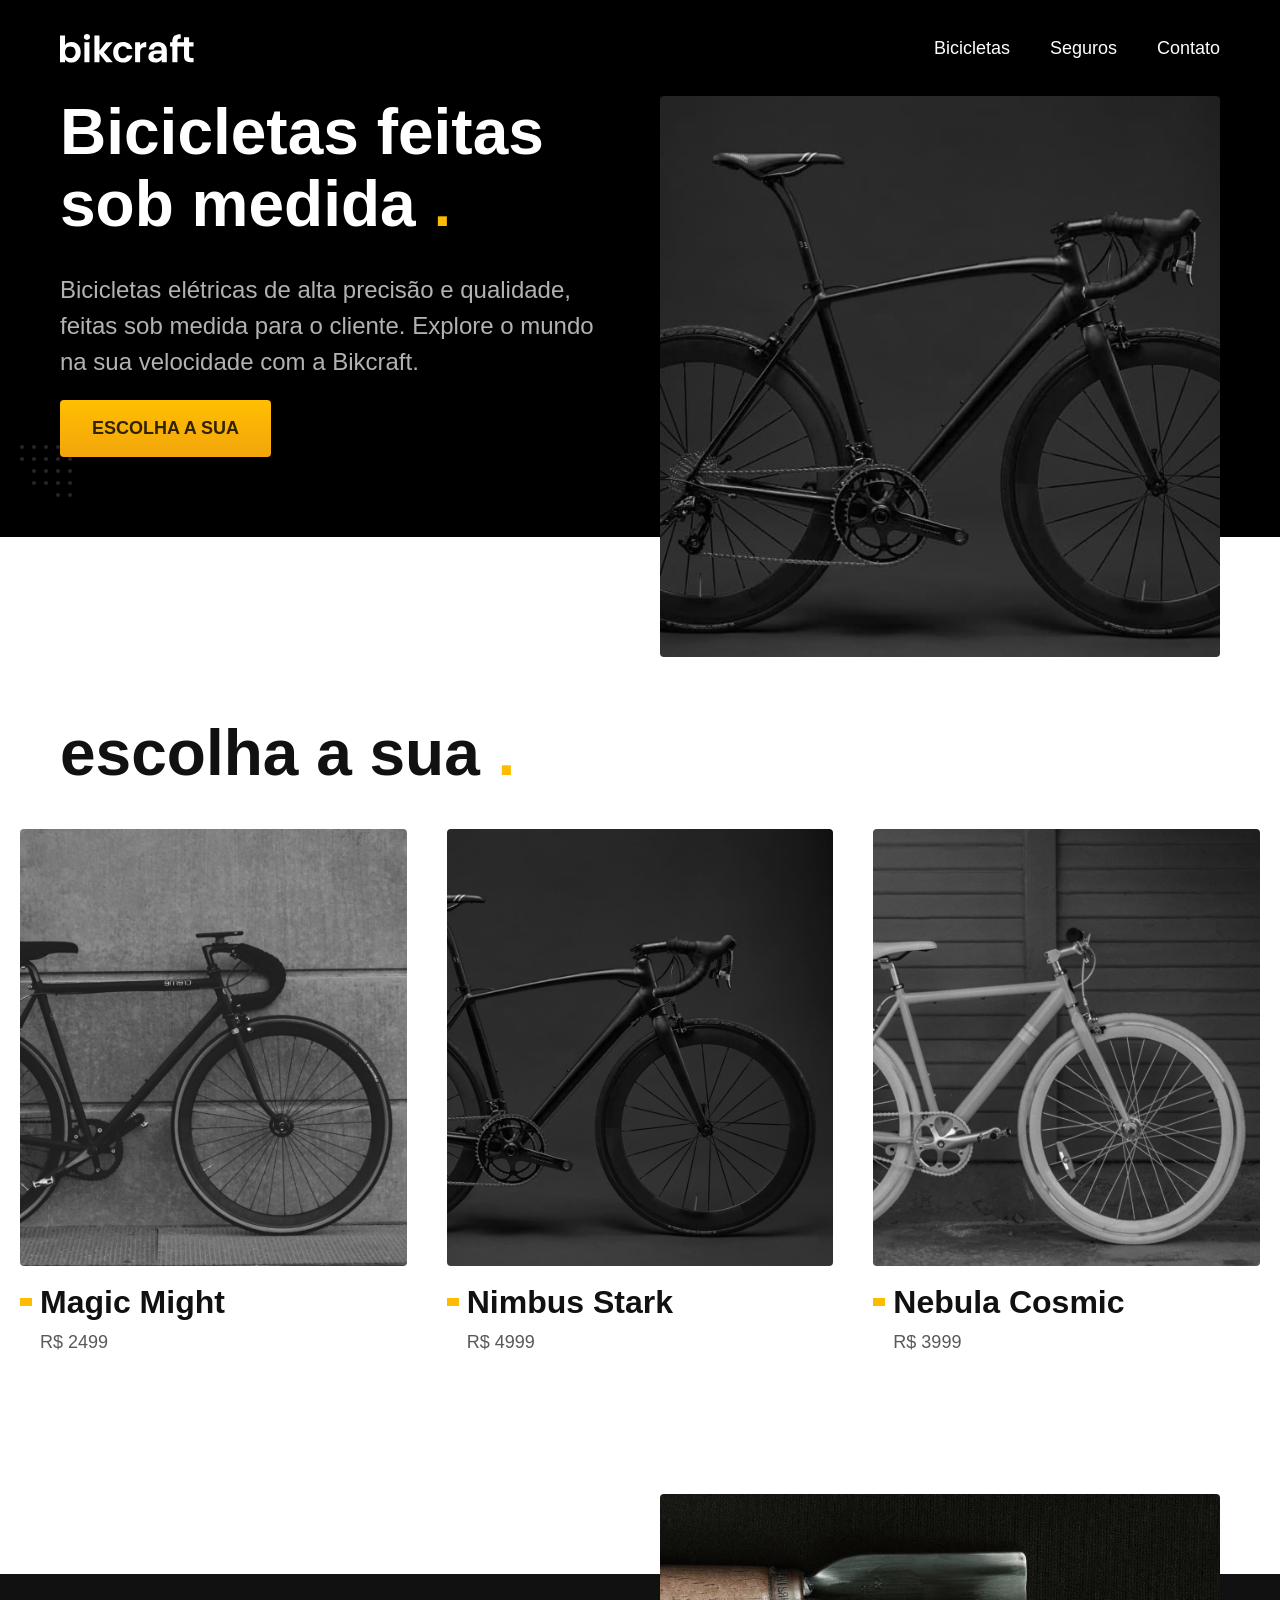
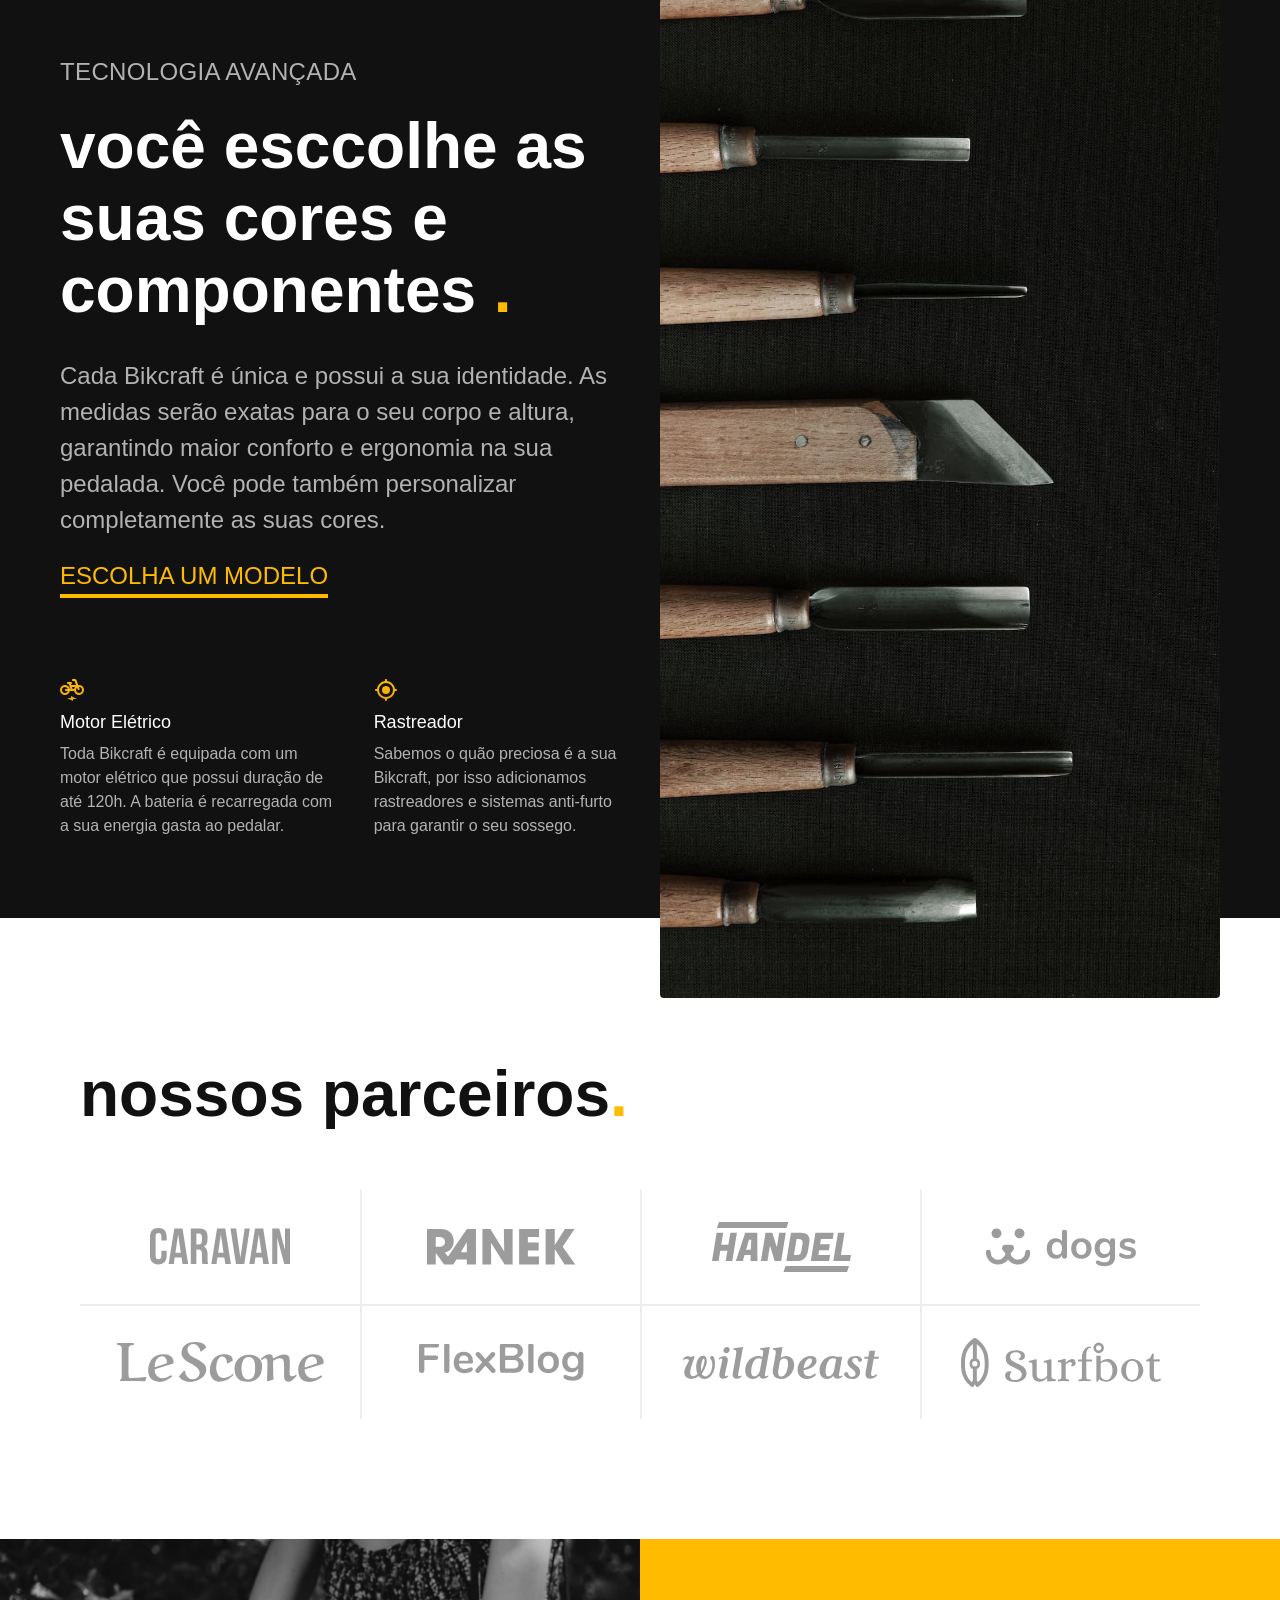
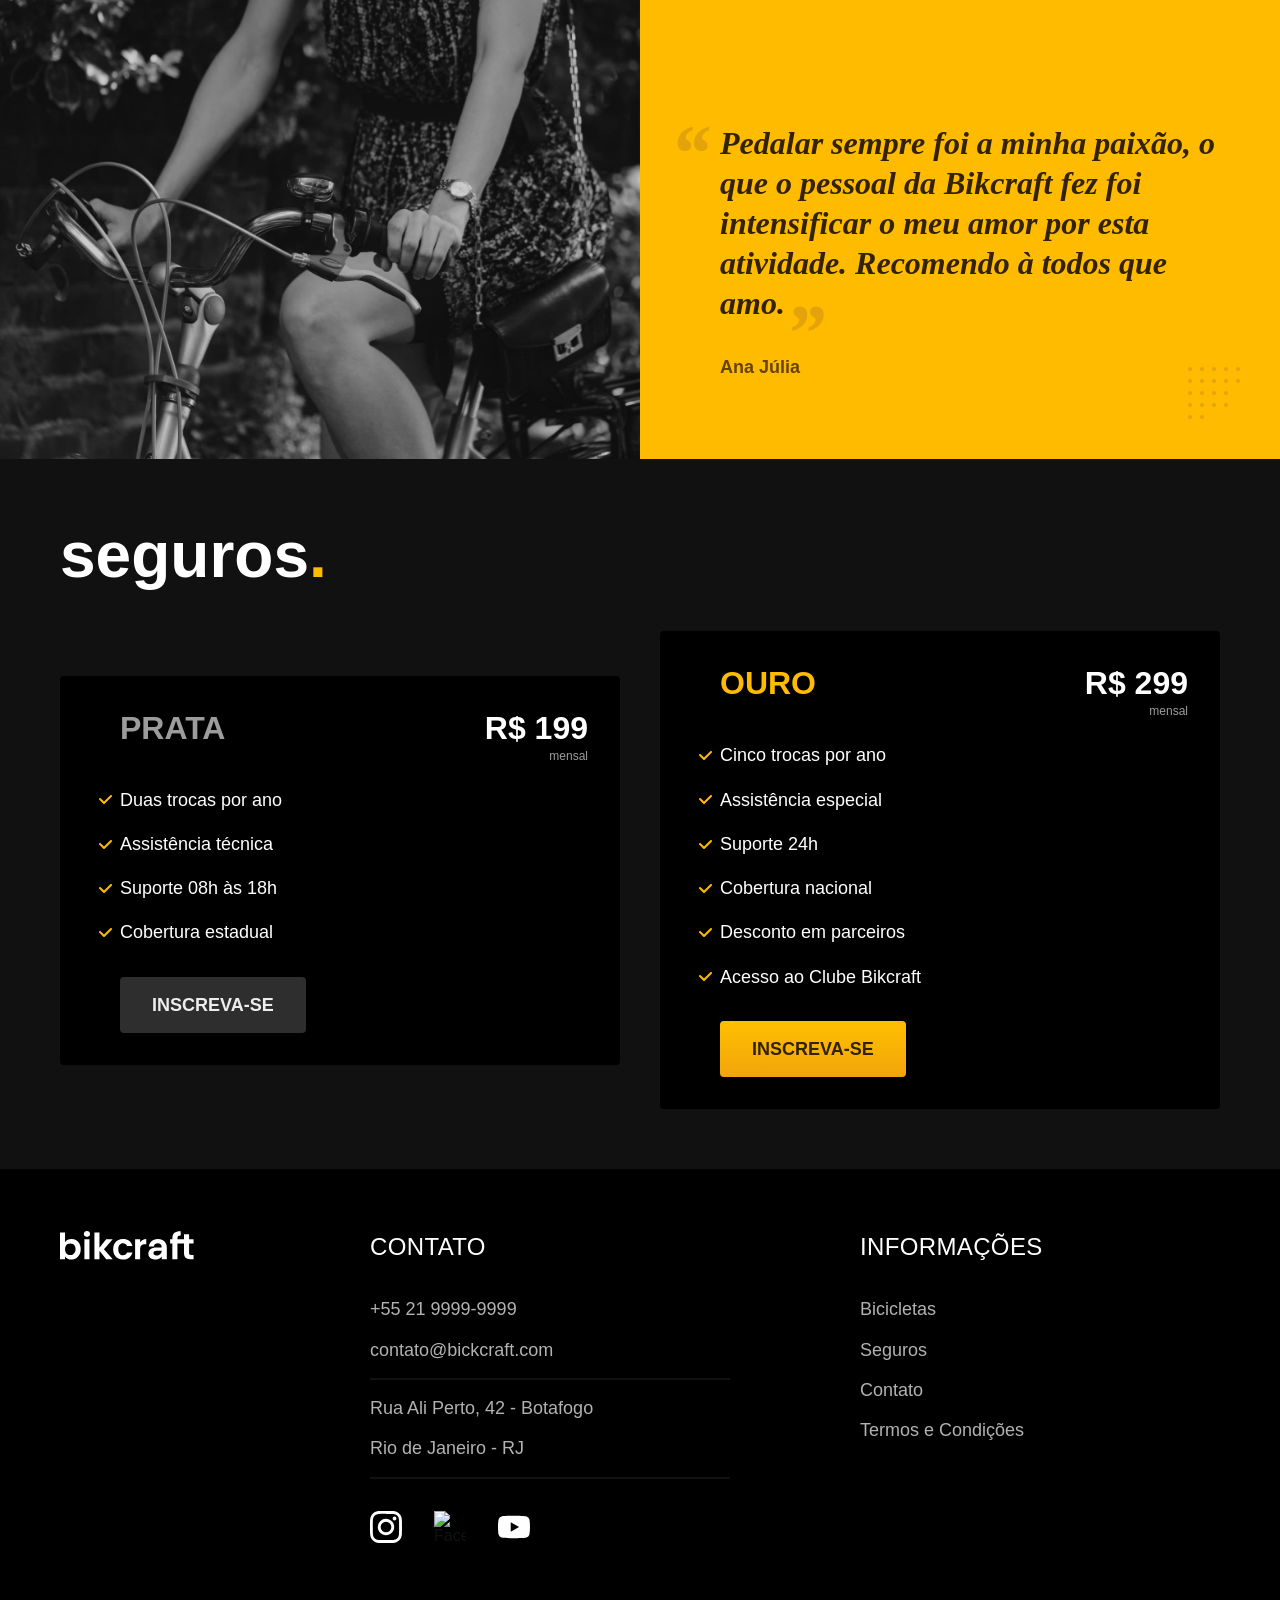
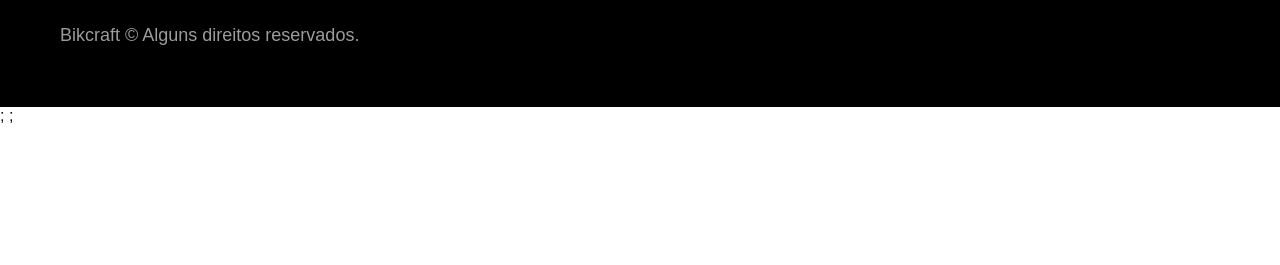
==== commit 73065669: "plugin" ====
--- a/index.html
+++ b/index.html
@@ -8,18 +8,20 @@
   <title> Bikcraft - Bicicletas Elétricas</title>
   <meta name="description" content="Bicicletas elétricas de alta precisão e qualidade,  feitas sob medida para o cliente. Explore o mundo na sua velocidade com a Bikcraft.">
 
+  <link rel="icon" href="./favicon.svg" type="image/svg+xml">
+  <link rel="preload" href="./css/style.css" as="style">
   <link rel="stylesheet" href="./css/style.css">
 
-  <!-- <link rel="preconnect" href="https://fonts.googleapis.com">
-<link rel="preconnect" href="https://fonts.gstatic.com" crossorigin>
-<link href="https://fonts.googleapis.com/css2?family=Merriweather:ital,wght@1,900&family=Poppins:wght@400;600&family=Roboto:,wght@400;500&display=swap" rel="stylesheet"> -->
+  <script>document.documentElement.classList.add('js');
+  </script>
 </head>
+
 
 <body>
   <header class="header-bg">
     <div class="header container">
       <a href="./">
-        <img src="./img/bikcraft.svg" alt="Bikcraft">
+        <img src="./img/bikcraft.svg" width="136" height="32" alt="Bikcraft">
       </a>
 
       <nav aria-label="primaria">
@@ -35,13 +37,15 @@
   <main class="introducao-bg">
     <div class="introducao container">
       <div class="introducao-conteudo">
-        <h1 class="font-1-xxl cor-0">Bicicletas feitas sob medida <span class="cor-p1">.</span></h1>
-        <p class="font-2-l cor-5">Bicicletas elétricas de alta precisão e qualidade, feitas sob medida para o cliente. Explore o mundo na sua velocidade com a Bikcraft.</p>
-        <a class="botao" href="./bicicletas.html">Escolha a sua</a>
+        <h1 class="font-1-xxl cor-0 fadeInDown" data-anime="200">Bicicletas feitas sob medida <span class="cor-p1">.</span></h1>
+        <p class="font-2-l cor-5 fadeInDown" data-anime="400">Bicicletas elétricas de alta precisão e qualidade, feitas sob medida para o cliente. Explore o mundo na sua velocidade com a Bikcraft.</p>
+        <a class="botao fadeInDown" data-anime="600" href="./bicicletas.html">Escolha a sua</a>
       </div>
-      <div>
-        <img src="./img/fotos/introducao.jpg" alt="Bicicleta elétrica preta.">
-      </div>
+      <picture data-anime="800" class="fadeInDown">
+        <source media="(max-width: 800px)" srcset="./img/bicicletas/nimbus.jpg">
+        <img src="./img/fotos/introducao.jpg" width="1280" height="1600" alt="Bicicleta elétrica preta.">
+      </picture>
+
     </div>
   </main>
   <article class="bicicletas-lista">
@@ -49,19 +53,19 @@
     <ul>
       <li>
         <a href="./bicicletas/magic.html">
-          <img src="./img/bicicletas/magic-home.jpg" alt="Bicicleta preta">
+          <img src="./img/bicicletas/magic-home.jpg" width="920" height="1040" alt="Bicicleta preta">
           <h3 class="font-1-xl">Magic Might</h3>
           <span class="font-2-m cor-8">R$ 2499</span>
         </a>
       <li>
         <a href="./bicicletas/nimbus.html">
-          <img src="./img/bicicletas/nimbus-home.jpg" alt="Bicicleta preta">
+          <img src="./img/bicicletas/nimbus-home.jpg" width="920" height="1040" alt="Bicicleta preta">
           <h3 class="font-1-xl">Nimbus Stark</h3>
           <span class="font-2-m cor-8">R$ 4999</span>
         </a>
       <li>
         <a href="./bicicletas/nebula.html">
-          <img src="./img/bicicletas/nebula-home.jpg" alt="Bicicleta preta">
+          <img src="./img/bicicletas/nebula-home.jpg" width="920" height="1040" alt="Bicicleta preta">
           <h3 class="font-1-xl">Nebula Cosmic</h3>
           <span class="font-2-m cor-8">R$ 3999</span>
         </a>
@@ -77,38 +81,38 @@
         <a class="link" href="./bicicletas.html">Escolha um modelo</a>
         <div class="tecnologia-vantagens">
           <div>
-            <img src="./img/icones/eletrica.svg" alt="">
+            <img src="./img/icones/eletrica.svg" width="24" height="24" alt="">
             <h3 class="font-1-m cor-0">Motor Elétrico</h3>
             <p class="font-2-s cor-5">Toda Bikcraft é equipada com um motor elétrico que possui duração de até 120h. A bateria é recarregada com a sua energia gasta ao pedalar.</p>
           </div>
           <div>
-            <img src="./img/icones/rastreador.svg" alt="">
+            <img src="./img/icones/rastreador.svg" width="24" height="24" alt="">
             <h3 class="font-1-m cor-0">Rastreador</h3>
             <p class="font-2-s cor-5">Sabemos o quão preciosa é a sua Bikcraft, por isso adicionamos rastreadores e sistemas anti-furto para garantir o seu sossego.</p>
           </div>
         </div>
       </div>
       <div class="tecnologia-imagem">
-        <img src="./img/fotos/tecnologia.jpg" alt="">
+        <img src="./img/fotos/tecnologia.jpg" width="1200" height="1920" alt="">
       </div>
     </div>
   </article>
   <section class="parceiros" aria-label="Nossos Parceiros">
     <h2 class="container font-1-xxl">nossos parceiros<span class="cor-p1">.</span></h2>
     <ul>
-      <li><img src="./img/parceiros/caravan.svg" alt="caravan"></li>
-      <li><img src="./img/parceiros/ranek.svg" alt="ranek"></li>
-      <li><img src="./img/parceiros/handel.svg" alt="handel"></li>
-      <li><img src="./img/parceiros/dogs.svg" alt="dogs"></li>
-      <li><img src="./img/parceiros/lescone.svg" alt="lescone"></li>
-      <li><img src="./img/parceiros/flexblog.svg" alt="flexblog"></li>
-      <li><img src="./img/parceiros/wildbeast.svg" alt="wildbeast"></li>
-      <li><img src="./img/parceiros/surfbot.svg" alt="surfbot"></li>
+      <li><img src="./img/parceiros/caravan.svg" width="140" height="38" alt="caravan"></li>
+      <li><img src="./img/parceiros/ranek.svg" width="149" height="50" alt="ranek"></li>
+      <li><img src="./img/parceiros/handel.svg" width="139" height="50" alt="handel"></li>
+      <li><img src="./img/parceiros/dogs.svg" width="152" height="39" alt="dogs"></li>
+      <li><img src="./img/parceiros/lescone.svg" width="208" height="41" alt="lescone"></li>
+      <li><img src="./img/parceiros/flexblog.svg" width="165" height="38" alt="flexblog"></li>
+      <li><img src="./img/parceiros/wildbeast.svg" width="196" height="34" alt="wildbeast"></li>
+      <li><img src="./img/parceiros/surfbot.svg" width="200" height="49" alt="surfbot"></li>
     </ul>
   </section>
   <section class="depoimento" aria-label="Depoimento">
     <div>
-      <img src="./img/fotos/depoimento.jpg" alt="Pessoa pedalando uma bicicleta Bikcraft">
+      <img src="./img/fotos/depoimento.jpg" width="1560" height="1360" alt="Pessoa pedalando uma bicicleta Bikcraft">
     </div>
     <div class="depoimento-conteudo">
       <blockquote class="font-1-xl cor-p5">
@@ -148,7 +152,7 @@
   </article>
   <footer class="footer-bg">
     <div class="footer container">
-      <img src="./img/bikcraft.svg" alt="Bikcraft">
+      <img src="./img/bikcraft.svg" width="136" height="32" alt="Bikcraft">
       <div class="footer-contato">
         <h3 class="font-2-l-b cor-0">Contato</h3>
         <ul class="font-2-m cor-5">
@@ -159,31 +163,35 @@
         </ul>
         <div class="footer-redes">
           <a href="./">
-            <img src="./img/redes/instagram.svg" alt="Instagram">
+            <img src="./img/redes/instagram.svg" width="32" height="32" alt="Instagram">
           </a>
           <a href="./">
-            <img src="./img/redes/Facebook.svg" alt="Facebook">
+            <img src="./img/redes/Facebook.svg" width="32" height="32" alt="Facebook">
           </a>
           <a href="./">
-            <img src="./img/redes/youtube.svg" alt="youtube">
+            <img src="./img/redes/youtube.svg" width="32" height="32" alt="youtube">
           </a>
 
         </div>
       </div>
       <div class="footer-informacoes">
-      <h3 class="font-2-l-b cor-0">Informações</h3>
-      <nav>
-        <ul class="font-1-m cor-5">
-          <li><a href="./bicicletas.html">Bicicletas</a></li>
-          <li><a href="./seguros.html">Seguros</a></li>
-          <li><a href="./contato.html">Contato</a></li>
-          <li><a href="./termos.html">Termos e Condições</a></li>
-        </ul>
-      </nav>
+        <h3 class="font-2-l-b cor-0">Informações</h3>
+        <nav>
+          <ul class="font-1-m cor-5">
+            <li><a href="./bicicletas.html">Bicicletas</a></li>
+            <li><a href="./seguros.html">Seguros</a></li>
+            <li><a href="./contato.html">Contato</a></li>
+            <li><a href="./termos.html">Termos e Condições</a></li>
+          </ul>
+        </nav>
       </div>
       <p class="footer-copy font-2-m cor-6">Bikcraft © Alguns direitos reservados.</p>
     </div>
   </footer>
+
+  <script src="./js/plugins/simple-anime.js"></script>;
+  <script src="./js/plugins/clipboard.min.js"></script>;
+  <script src="./js/script.js"></script>
 </body>
 
 </html>
--- a/css/style.css
+++ b/css/style.css
@@ -1,6 +1,7 @@
 @import "./global/global.css";
 @import "./utilidades/tipografia.css";
 @import "./utilidades/cores.css";
+@import "./utilidades/animacao.css";
 
 @import "./global/header.css";
 @import "./global/footer.css";
@@ -20,7 +21,7 @@
 /* Bicicleta */
 @import "./bicicleta/bicicleta.css";
 @import "./bicicleta/seguro.css";
-/* seguros */
+/* Seguros */
 @import "./seguros/seguros.css";
 @import "./seguros/vantagens.css";
 @import "./seguros/perguntas.css";
@@ -29,5 +30,8 @@
 @import "./contato/contato.css";
 @import "./contato/lojas.css";
 
+/* Orçamento */
+@import "./orcamento/orcamento.css";
+
 /* Termos */
 @import "./termos/termos.css";
--- a/css/style.css
+++ b/css/style.css
@@ -1,6 +1,7 @@
 @import "./global/global.css";
 @import "./utilidades/tipografia.css";
 @import "./utilidades/cores.css";
+@import "./utilidades/animacao.css";
 
 @import "./global/header.css";
 @import "./global/footer.css";
@@ -20,7 +21,7 @@
 /* Bicicleta */
 @import "./bicicleta/bicicleta.css";
 @import "./bicicleta/seguro.css";
-/* seguros */
+/* Seguros */
 @import "./seguros/seguros.css";
 @import "./seguros/vantagens.css";
 @import "./seguros/perguntas.css";
@@ -29,5 +30,8 @@
 @import "./contato/contato.css";
 @import "./contato/lojas.css";
 
+/* Orçamento */
+@import "./orcamento/orcamento.css";
+
 /* Termos */
 @import "./termos/termos.css";
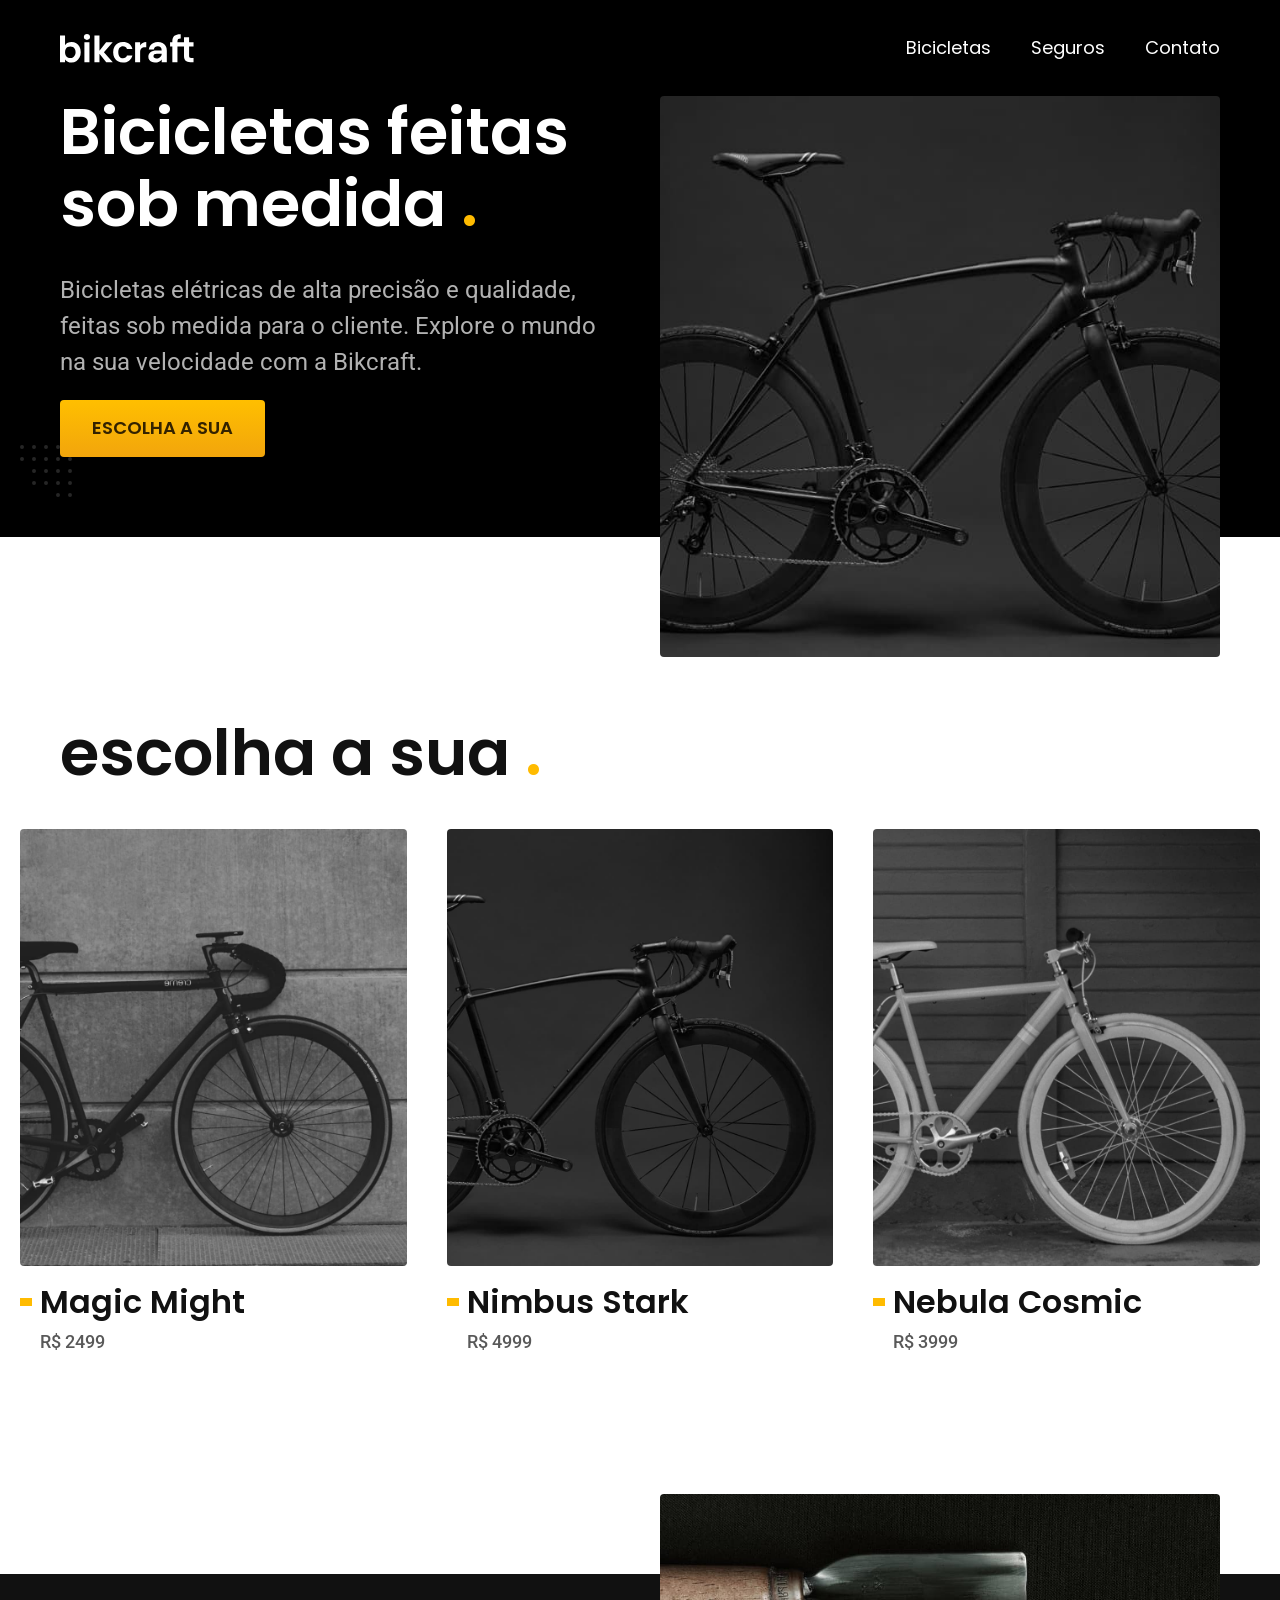
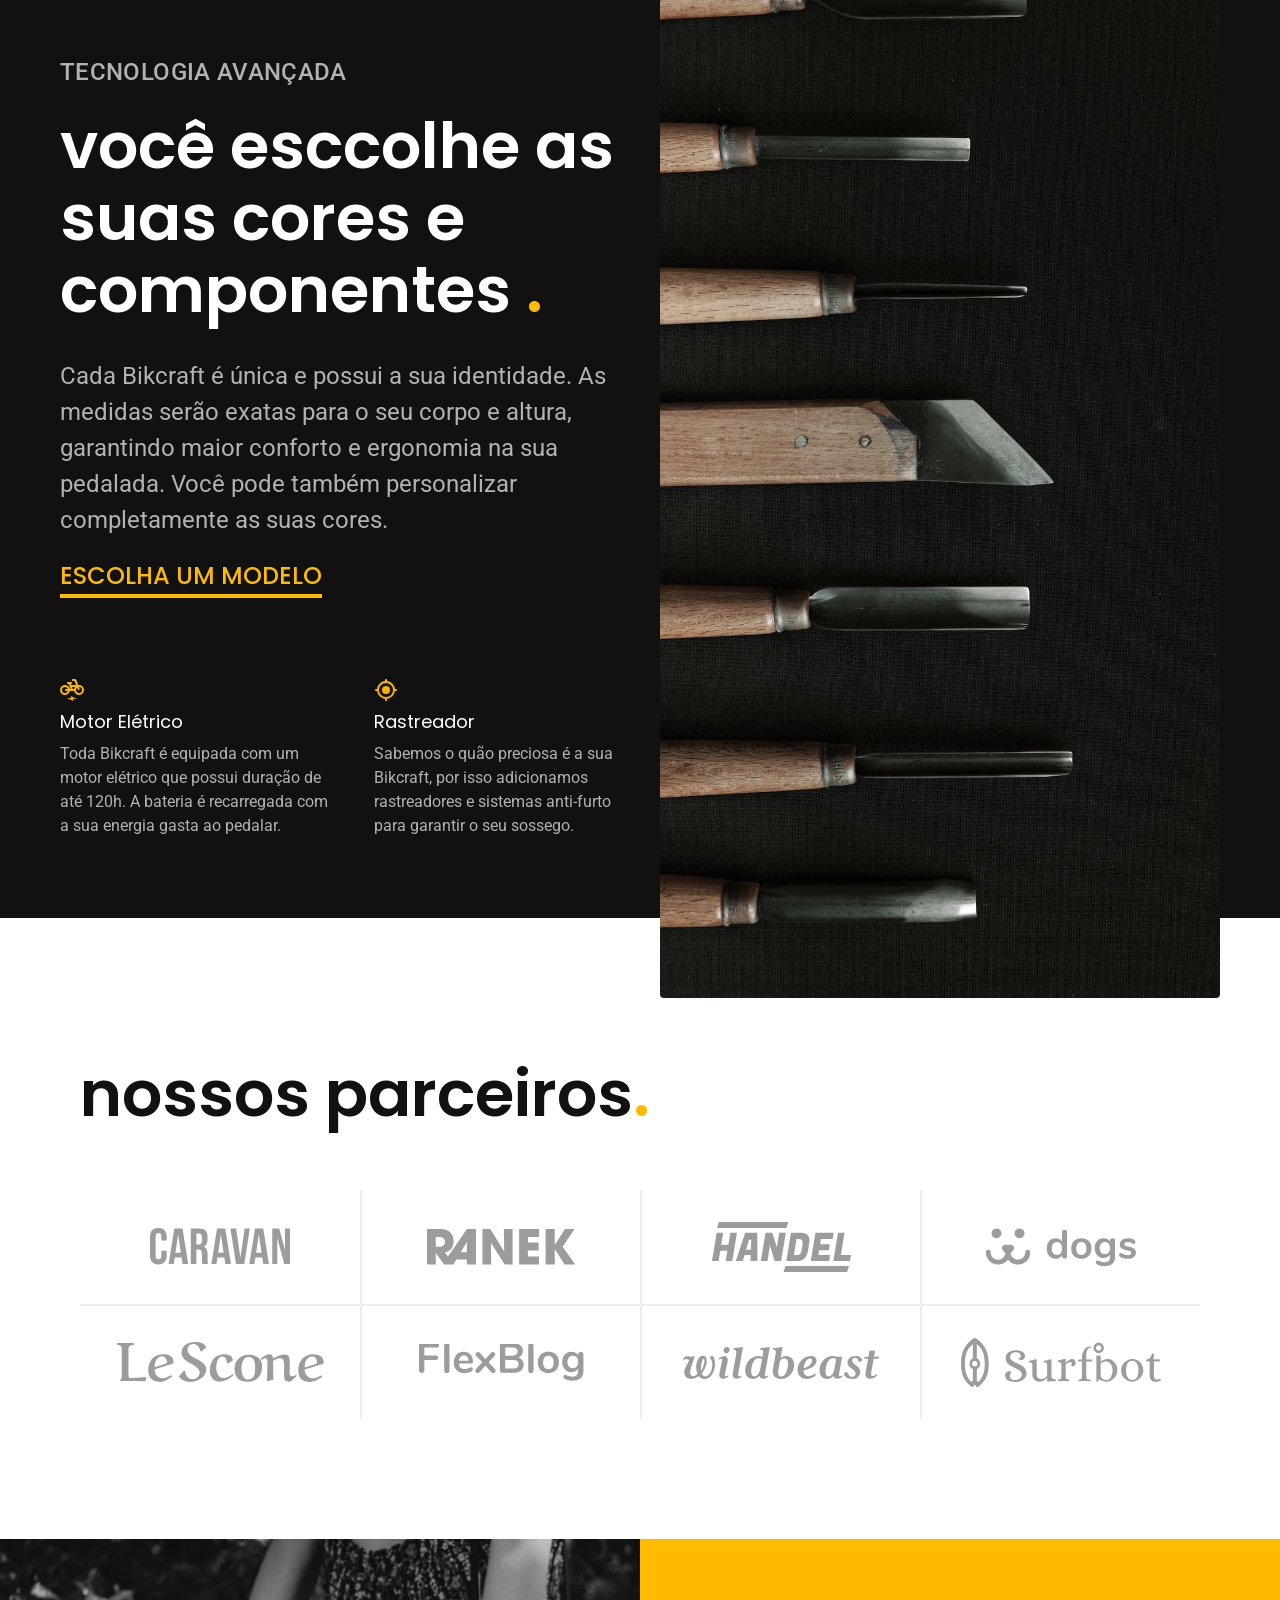
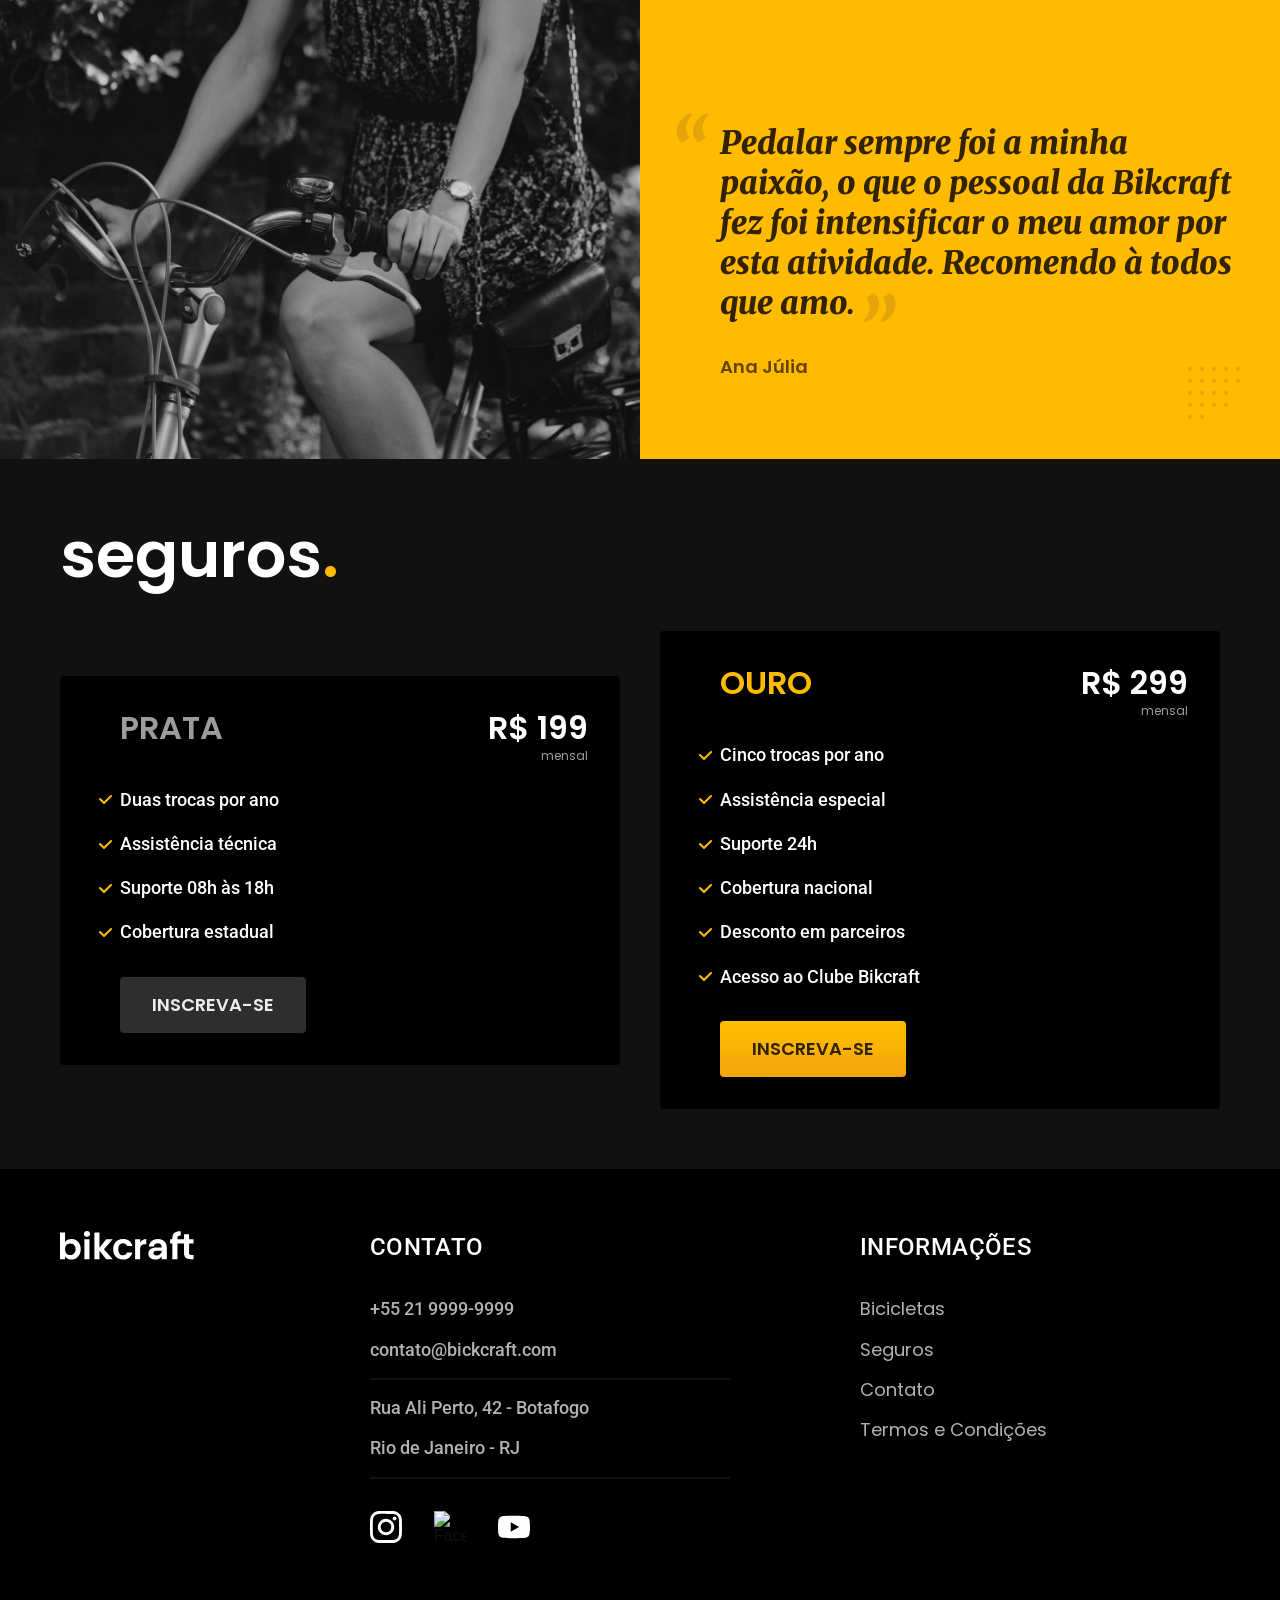
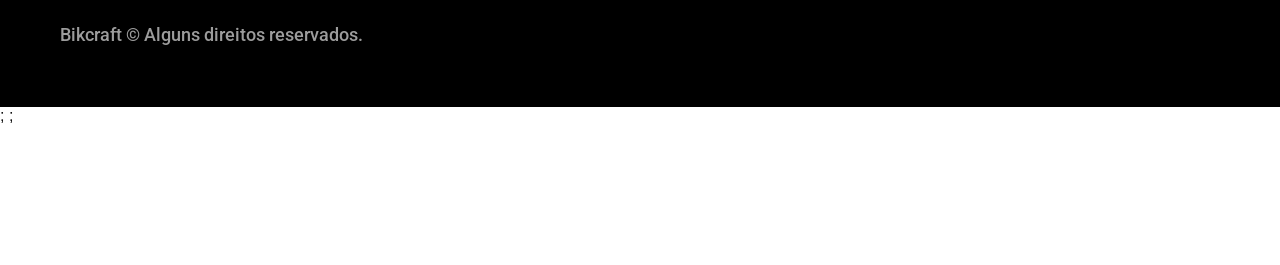
==== commit 4945c6e9: "otimizado para producao" ====
--- a/index.html
+++ b/index.html
@@ -9,11 +9,15 @@
   <meta name="description" content="Bicicletas elétricas de alta precisão e qualidade,  feitas sob medida para o cliente. Explore o mundo na sua velocidade com a Bikcraft.">
 
   <link rel="icon" href="./favicon.svg" type="image/svg+xml">
-  <link rel="preload" href="./css/style.css" as="style">
-  <link rel="stylesheet" href="./css/style.css">
+  <link rel="preload" href="./css/style.min.css" as="style">
+  <link rel="stylesheet" href="./css/style.min.css">
 
   <script>document.documentElement.classList.add('js');
   </script>
+
+  <link rel="preconnect" href="https://fonts.googleapis.com">
+  <link rel="preconnect" href="https://fonts.gstatic.com" crossorigin>
+  <link href="https://fonts.googleapis.com/css2?family=Merriweather:ital,wght@1,900&family=Poppins:wght@400;600&family=Roboto:wght@400;500&display=swap" rel="stylesheet">
 </head>
 
 
--- a/css/style.min.css
+++ b/css/style.min.css
@@ -0,0 +1 @@
+body{margin:0;font-family:Arial,Helvetica,sans-serif;color:#111}blockquote,dd,h1,h2,h3,h4,p,ul{margin:0}ul{padding:0;list-style:none}a{text-decoration:none;color:inherit}img{max-width:100%;height:auto;display:block}img[src$=".jpg"]{border-radius:4px}.font-1-xs{font:400 0.75rem/1.35 Poppins,sans-serif}.font-2-xs{font:400 0.875rem/1.43 Roboto,sans-serif}.font-1-s{font:400 1rem/1.5 Poppins,sans-serif}.font-2-s{font:400 1rem/1.5 Roboto,sans-serif}.font-1-m,.font-1-m-b{font:400 1.125rem/1.35 Poppins,sans-serif}.font-1-m-b{font-weight:600}.font-2-m{font:500 1.125rem/1.35 Roboto,sans-serif}.font-1-l{font:400 1.5rem/1.5 Poppins,sans-serif}.font-2-l,.font-2-l-b{font:400 1.5rem/1.5 Roboto,sans-serif}.font-2-l-b{font-weight:500;letter-spacing:.015em;text-transform:uppercase}.font-1-xl{font:600 2rem/1.25 Poppins,sans-serif}.font-2-xl{font:500 2rem/1.25 Roboto,sans-serif}.font-1-xxl{font:600 4rem/1.125 Poppins,sans-serif}@media (max-width:1200px){.font-1-xxl{font-size:3rem}.font-2-l,.font-2-l-b{font-size:1.125rem}}@media (max-width:800px){.font-1-xxl{font-size:2rem}.font-1-xl,.font-2-xl{font-size:1.5rem}}:root{--cor-0:#ffffff;--cor-1:#f7f7f7;--cor-2:#ededed;--cor-3:#dedede;--cor-4:#cccccc;--cor-5:#b2b2b2;--cor-6:#9c9c9c;--cor-7:#717171;--cor-8:#595959;--cor-9:#404040;--cor-10:#2e2e2e;--cor-11:#111111;--cor-12:#000000;--cor-p1:#ffbb00;--cor-p2:#e4a30b;--cor-p3:#a66f00;--cor-p4:#664400;--cor-p5:#332200}.cor-0{color:var(--cor-0)}.cor-1{color:var(--cor-1)}.cor-2{color:var(--cor-2)}.cor-3{color:var(--cor-3)}.cor-4{color:var(--cor-4)}.cor-5{color:var(--cor-5)}.cor-6{color:var(--cor-6)}.cor-7{color:var(--cor-7)}.cor-8{color:var(--cor-8)}.cor-9{color:var(--cor-9)}.cor-10{color:var(--cor-10)}.cor-11{color:var(--cor-11)}.cor-12{color:var(--cor-12)}.cor-p1{color:var(--cor-p1)}.cor-p2{color:var(--cor-p2)}.cor-p3{color:var(--cor-p3)}.cor-p4{color:var(--cor-p4)}.cor-p5{color:var(--cor-p5)}.js .fadeInDown{transform:translate3d(0,-20px,0)}.js .fadeInUp{transform:translate3d(0,20px,0)}.js .fadeInRight{transform:translate3d(20px,0,0)}.js .fadeInLeft{transform:translate3d(-20px,0,0)}.js [data-anime]{opacity:0}.js .anime{opacity:1;transform:none;transition:transform .8s,opacity .8s}.header-bg{background-color:var(--cor-12)}.header{display:flex;flex-wrap:wrap;gap:20px;justify-content:space-between;align-items:center;padding-top:20px;padding-bottom:20px}.header-menu{display:flex;flex-wrap:wrap;gap:40px}.header-menu a{display:inline-block;padding:16px 0;position:relative}.header-menu a:after{content:"";display:block;height:2px;width:0;background:var(--cor-0);margin-top:4px;transition:.3s;position:absolute}.header-menu a.ativo::after,.header-menu a:hover::after{width:100%}@media (max-width:800px){.header-menu{gap:20px}.header-menu a{background:var(--cor-11);padding:12px 16px;border-radius:4px}.header-menu a:hover{background-color:var(--cor-10)}.header a:after{display:none}}@media (max-width:600px){.header-menu{gap:12px}.header-menu a{padding:8px 12px;font-size:14px}}.footer-bg{background-color:var(--cor-12)}.footer{display:grid;grid-template-columns:3fr 5fr 4fr;gap:40px;padding-top:60px;padding-bottom:60px}.footer h3{margin-bottom:32px}.footer-contato ul{margin-bottom:32px}.footer-contato li:nth-child(2n):after{content:"";display:block;max-width:360px;height:2px;background:var(--cor-11);margin-top:16px}.footer li{margin-bottom:16px}.footer-redes{display:flex;gap:32px}.footer a:hover{color:var(--cor-0)}.footer-copy{grid-column:1/-1;margin-top:40px}@media (max-width:800px){.footer>img{display:none}.footer{grid-template-columns:1fr 1fr}}@media (max-width:600px){.footer>img{display:none}.footer{grid-template-columns:1fr;gap:60px}.footer-copy{margin-top:0}}.container{box-sizing:border-box;max-width:1200px;padding-left:20px;padding-right:20px;margin-left:auto;margin-right:auto}.botao{display:inline-block;padding:16px 32px;background:linear-gradient(#ffbf00,#f2a50c);border-radius:4px;box-shadow:0 1px 2px rgba(0,0,0,.1);text-transform:uppercase;color:var(--cor-p5);font:600 1.125rem/1.35 Poppins,sans-serif;max-width:max-content;border:none;cursor:pointer}.botao:hover{background:linear-gradient(#ffb60d,#e59317)}.botao.secundario{background:var(--cor-10);color:var(--cor-2)}.botao.secundario:hover{background:var(--cor-9)}.botao.seta{display:flex;align-items:center}.botao.seta::after{content:"";display:inline-block;width:18px;height:10px;margin-left:12px;background:url("../img/icones/seta.svg");transition:transform .2s}.botao.seta:hover::after{transform:translateX(4px)}@media (max-width:600px){.botao{padding:12px 16px;font-size:1rem}}.link{display:inline-block;color:var(--cor-p1);font:500 1.5rem/1.5 Poppins,sans-serif;text-transform:uppercase}.link::after{content:"";display:block;width:100%;height:4px;background-color:currentColor}.link:hover{color:var(--cor-0)}.titulo-bg{padding-top:60px;padding-bottom:60px;background-color:var(--cor-11)}.titulo{background:url('../img/dec/bottom-right.svg') no-repeat top right 20px}.titulo p{margin-bottom:4px}@media (max-width:800px){.titulo-bg{padding-top:40px;padding-bottom:40px}.titulo p{font-size:1rem;text-transform:lowercase;font-weight:400}}.form{display:grid;grid-template-columns:1fr 1fr;gap:20px}.form label{display:block;font:400 1rem/1.5 Poppins,sans-serif;margin-bottom:4px}.form .col-2{grid-column:span 2}.form input[type=email],.form input[type=text],.form textarea{font:400 1rem/1.5 Roboto,sans serif;background:var(--cor-1);border:1px solid var(--cor-2);padding:12px;border-radius:4px;width:100%;box-sizing:border-box}.form input[type=email]:focus,.form input[type=text]:focus,.form textarea:focus{outline:0;border-color:var(--cor-p1);background:var(--cor-0);box-shadow:0 0 0 2px #fea}@media (max-width:600px){.form{grid-template-columns:1fr}.form .col-2{grid-column:1}}.introducao-bg{background:var(--cor-12) url("../img/dec/bottom-left.svg") no-repeat bottom 160px left 20px;box-shadow:inset 0 -120px var(--cor-0)}.introducao{display:grid;grid-template-columns:1fr 1fr;gap:0 40px}.introducao-conteudo{align-self:end;padding-bottom:200px}.introducao img{width:100%;height:100%;object-fit:cover;border-radius:4px}.introducao h1{margin-bottom:32px}.introducao p{margin-bottom:20px}@media (max-width:800px){.introducao-bg{background:var(--cor-11);padding-top:40px;box-shadow:inset 0 -60px #fff}.introducao{grid-template-columns:1fr;gap:32px}.introducao-conteudo{padding-bottom:0}.introducao h1{margin-bottom:16px}.introducao img{height:300px;width:100%}}.tecnologia-bg{background-color:var(--cor-11);box-shadow:inset 0 80px var(--cor-0),inset 0 -80px var(--cor-0)}.tecnologia{display:grid;grid-template-columns:1fr 1fr;gap:40px}.tecnologia-imagem img{width:100%;height:100%;object-fit:cover;object-position:left}.tecnologia-conteudo{padding-top:160px;padding-bottom:160px}.tecnologia-conteudo>span{display:block;margin-bottom:20px}.tecnologia-conteudo h2{margin-bottom:32px}.tecnologia-conteudo>p{margin-bottom:20px}.tecnologia a{margin-bottom:80px}.tecnologia-vantagens{display:flex;gap:40px}.tecnologia-vantagens h3{margin-bottom:8px;width:max-content}.tecnologia-vantagens img{width:24px;margin-bottom:8px}@media (max-width:800px){.tecnologia-bg{box-shadow:initial}.tecnologia{grid-template-columns:1fr}.tecnologia-conteudo{padding-top:60px;padding-bottom:60px}.tecnologia-imagem{display:none}.tecnologia a{margin-bottom:60px}}@media (max-width:600px){.tecnologia-vantagens{flex-direction:column}}.parceiros{padding:60px;padding-bottom:120px}.parceiros h2{margin-bottom:60px}.parceiros ul{padding:0 20px;max-width:1400px;display:grid;grid-template-columns:repeat(4,1fr);margin:0 auto}.parceiros li{display:flex;padding:32px;border-left:2px solid var(--cor-2)}.parceiros img{margin:auto}.parceiros li:first-child,.parceiros li:nth-child(5){border-left:none}.parceiros li:nth-child(n+5){border-top:2px solid var(--cor-2)}@media (max-width:800px){.parceiros{padding-bottom:60px}.parceiros h2{margin-bottom:20px}.parceiros ul{grid-template-columns:repeat(2,1fr)}.parceiros li:nth-child(n+3){border-top:2px solid var(--cor-2)}.parceiros li:nth-child(odd){border-left:none}.parceiros li{padding:20px}}.depoimento{display:grid;grid-template-columns:1fr 1fr;background-color:var(--cor-p1);overflow:hidden}.depoimento img{width:100%;height:100%;object-fit:cover;border-radius:0}.depoimento-conteudo{padding:40px 40px 80px 80px;align-self:end;background:url("../img/dec/bottom-right-p.svg") no-repeat bottom 40px right 40px}.depoimento-conteudo p{max-width:32ch;font-family:Merriweather,serif;font-style:italic;font-weight:900;margin-bottom:32px;position:relative}.depoimento p::after,.depoimento p::before{font-size:5rem;color:var(--cor-p2);position:absolute}.depoimento p::before{content:"“";left:-50px;top:-20px}.depoimento p::after{content:"”"}@media (min-width:1200px){.depoimento img{max-height:520px}}@media (max-width:800px){.depoimento{grid-template-columns:1fr;text-align:center}.depoimento img{max-height:200px}.depoimento-conteudo{padding:40px 20px;margin:auto}}.bicicletas-lista{padding-top:60px;padding-bottom:120px}.bicicletas-lista h2{margin-bottom:40px}.bicicletas-lista ul{display:flex;gap:40px;padding:0 20px 20px 20px;max-width:1400px;margin-left:auto;margin-right:auto;overflow-x:auto}#bicicleta .bicicletas-lista ul{padding:0 0 20px 0}.bicicletas-lista li{flex:1;min-width:280px}.bicicletas-lista a{display:block}.bicicletas-lista img{margin-bottom:16px}.bicicletas-lista h3{margin-bottom:8px;display:flex;align-items:center}.bicicletas-lista h3::before{content:"";display:inline-block;height:8px;width:12px;margin-right:8px;background-color:var(--cor-p1);transition:width .2s}.bicicletas-lista a:hover h3::before{width:24px}.bicicletas-lista li span{padding-left:20px}@media (max-width:800px){.bicicletas-lista{padding-bottom:60px}.bicicletas-lista ul{gap:20px}}.bicicletas-bg{background:linear-gradient(to right,var(--cor-0) 30%,var(--cor-11) 0)}.bicicletas{display:grid;grid-template-columns:1fr 1fr;gap:40px;padding-top:60px;padding-bottom:60px;background:url('../img/dec/bottom-right.svg') no-repeat top 40px right 20px}.bicicletas-imagem{display:grid}.bicicletas-imagem img{grid-area:1/1}.bicicletas-imagem span{grid-area:1/1;place-self:start end;margin-top:20px;background:var(--cor-12);display:inline-block;padding:8px 16px 8px 8px;border-radius:4px 0 0 4px}.bicicletas-conteudo{display:grid;grid-template-columns:1fr auto;align-content:start}.bicicletas h2,.bicicletas p{grid-column:1/-1}.bicicletas h2{margin-bottom:20px}.bicicletas h2::before{content:"";display:block;width:12px;height:8px;background-color:var(--cor-p1);margin-bottom:8px}.bicicletas p{margin-bottom:32px}.bicicletas a{place-self:end}.bicicletas li{display:flex;align-items:center}.bicicletas ul{display:grid;gap:16px}.bicicletas-conteudo img{width:24px;margin-right:8px}@media (max-width:800px){.bicicletas-bg{background:var(--cor-11) 0}.bicicletas{grid-template-columns:1fr;gap:20px;padding-top:40px;padding-bottom:40px}}@media (max-width:600px){.bicicletas-conteudo{grid-template-columns:1fr}.bicicletas ul{font-size:1rem;grid-template-columns:1fr 1fr;margin-bottom:32px}}.bicicleta{display:grid;grid-template-columns:1fr 1fr;align-items:start;gap:40px;padding-top:60px;padding-bottom:60px}#bicicleta .titulo p{text-transform:uppercase}.bicicleta-imagens{display:flex;flex-wrap:wrap;gap:20px}.bicicleta-imagens img{flex:1;min-width:200px}.bicicleta-imagens img:first-child{min-width:100%}.bicicleta-conteudo>p{margin-bottom:32px}.bicicleta-comprar{display:grid;grid-template-columns:max-content auto;align-items:center;justify-items:start;gap:8px 12px;margin-bottom:40px}.bicicleta-comprar a{grid-row:span 2}.bicicleta-comprar span{display:flex;align-items:center;background-color:var(--cor-12);gap:8px;padding:4px 8px;border-radius:4px}.bicicleta-conteudo h2{text-transform:uppercase;letter-spacing:.015em;margin-bottom:12px}.bicicleta-ficha,.bicicleta-informacoes{padding:32px;background-color:var(--cor-12);border-radius:4px}.bicicleta-informacoes{margin-bottom:40px;display:grid;grid-template-columns:1fr 1fr;gap:32px}.bicicleta-informacoes img{width:24px;margin-bottom:8px}.bicicleta-informacoes h3{margin-bottom:8px}.bicicleta-ficha li{padding:4px 0;display:flex;justify-content:space-between;border-bottom:1px solid var(--cor-11)}.bicicleta-ficha li:last-child{border-bottom:none}.bicicleta-ficha li:last-child{border-bottom:none}.bicicleta-ficha span{color:var(--cor-6)}@media (max-width:800px){.bicicleta{grid-template-columns:1fr;padding-top:40px;padding-bottom:40px}.bicicleta-imagens{grid-row:2}}@media (max-width:400px){.bicicleta-informacoes{grid-template-columns:1fr}.bicicleta-comprar{grid-template-columns:1fr}}.seguro-bg{background-color:var(--cor-11);box-shadow:inset 0 120px var(--cor-0),inset 0 -120px var(--cor-12)}.seguro{display:grid;grid-template-columns:1fr 1fr;gap:40px}.seguro-imagem img{width:100%;height:100%;object-fit:cover}.seguro-conteudo{padding-top:180px;padding-bottom:180px}.seguro h2{margin-bottom:32px}.sseguro p{margin-bottom:20px}@media (max-width:800px){.seguro-bg{box-shadow:inset 0 -60px var(--cor-12)}.seguro{grid-template-columns:1fr}.seguro-conteudo{grid-row:1;padding-top:40px;padding-bottom:0}}.seguros-bg{background:var(--cor-11)}.seguros{padding-top:60px;padding-bottom:60px;display:grid;grid-template-columns:1fr 1fr;gap:40px;align-items:center}#seguros .seguross{padding-top:0}.seguros h2{grid-column:1/-1}.seguros-item{background-color:var(--cor-12);padding:32px 32px 32px 60px;display:grid;grid-template-columns:1fr auto;border-radius:4px}.seguros-item h3{margin-bottom:40px}.seguros-item span{grid-column:2;display:block;text-align:right}.seguros-item ul{grid-column:1/-1;margin-bottom:32px}.seguros-item li{display:flex;align-items:center;position:relative}.seguros-item li+li{margin-top:20px}.seguros-item li::before{content:"";display:inline-block;width:13px;height:9px;background-image:url("../img/icones/lista.svg");position:absolute;left:-21px}.seguros-item a{grid-column:1/-1}@media (max-width:800px){.seguros{grid-template-columns:1fr}}.vantagens-bg{background-color:var(--cor-12)}.vantagens{padding-top:120px;padding-bottom:120px}.vantagens h2{margin-bottom:60px}.vantagens ul{display:grid;grid-template-columns:repeat(auto-fit,minmax(280px,max-content));gap:40px 80px}.vantagens h3,.vantagens img{margin-bottom:8px}@media (max-width:800px){.vantagens{padding-top:60px;padding-bottom:60px}.vantagens h2{margin-bottom:40px}.vantagens ul{gap:20px}}.perguntas{padding-top:120px;padding-bottom:120px}.perguntas h2{margin-bottom:60px}.perguntas dl>div{padding:20px;border-radius:4px}.perguntas dl>div:nth-child(odd){background-color:var(--cor-1)}.perguntas button{display:grid;grid-template-columns:auto 1fr auto;align-items:center;gap:8px;cursor:pointer;border:none;background:0 0;width:100%;text-align:left}.perguntas button::before{content:"";display:inline-block;width:12px;height:8px;background-color:var(--cor-p1)}.perguntas button::after{content:"";display:inline-block;width:14px;height:6px;background:url("../img/icones/seta-abrir.svg");transition:.3s}.perguntas button:hover::after,.perguntas button[aria-expanded=true]::after{transform:rotate(180deg)}.js .perguntas dd{display:none}.js .perguntas dd.ativa{display:block}.js .perguntas dd{padding-left:20px;padding-top:16px;max-width:80ch}@media (max-width:800px){.perguntas{padding-top:60px;padding-bottom:60px}.perguntas h2{margin-bottom:40px}}#contato{background:linear-gradient(var(--cor-11) 600px,var(--cor-0) 0)}.contato{display:grid;grid-template-columns:5fr 7fr}.contato-dados,.contato-formulario{padding:60px;box-shadow:0 1px 2px rgba(0,0,0,.1)}.contato-dados{border-radius:5px 0 0 5px;background:var(--cor-12) url("../img/dec/bottom-left.svg") no-repeat bottom 20px left 20px}.contato-formulario{border-radius:0 5px 5px 0;background:var(--cor-0) url("../img/dec/bottom-right.svg") no-repeat bottom 20px right 20px}.contato-dados h2{margin-bottom:60px}.contato-endereco{margin-bottom:32px;padding-left:28px;background:url("../img/icones/local.svg") no-repeat 0 2px}.contato-endereco p{margin-bottom:8px}.contato-meios a{display:block;max-width:max-content;margin-bottom:8px;padding-left:28px}.contato-meios a:hover{color:var(--cor-0)}.contato-meios a:first-child{background:url("../img/icones/email.svg") no-repeat 0 2px}.contato-meios a:nth-child(2){margin-bottom:32px}.contato-meios a:nth-child(3){background:url("../img/icones/telefone.svg") no-repeat 0 2px;margin-bottom:60px}.contato-redes{display:flex;gap:32px;padding-left:28px}@media (max-width:800px){.contato{grid-template-columns:1fr}.contato-dados,.contato-formulario{padding:20px}.contato-dados{border-radius:5px 5px 0 0;background:var(--cor-12)}.contato-formulario{border-radius:0 0 5px 5px}.contato-dados h2,.contato-meios a:nth-child(3){margin-bottom:32px}.contato-redes{margin-bottom:12px}}.lojas{display:grid;grid-template-columns:1fr 1fr;gap:0 40px;padding-top:120px;padding-bottom:120px}.lojas h2{grid-column:1/-1;margin-bottom:60px}.lojas img{border-radius:4px 4px 0 0}.lojas-item{border-radius:4px;background:var(--cor-0);box-shadow:0 1px 2px rgba(0,0,0,.1)}.lojas-conteudo{display:grid;grid-template-columns:1fr 1fr;gap:32px 16px;padding:32px}.lojas-conteudo h3,.lojas-tempo{grid-column:1/-1}.lojas-dados{display:grid;gap:8px;border-left:2px solid var(--cor-2);padding-left:12px}.lojas.dados{display:flex;align-items:center;gap:8px}@media(max-width:800px){.lojas{gap:20px;padding-top:60px;padding-bottom:60px}.lojas h2{margin-bottom:32px}.lojas-conteudo{grid-template-columns:1fr}}@media(max-width:600px){.lojas{grid-template-columns:1fr}}#orcamento{background:linear-gradient(var(--cor-11) 600px,var(--cor-1) 0)}.orcamento{display:grid;grid-template-columns:5fr 7fr;padding-bottom:120px}.orcamento h2{text-transform:uppercase;position:relative;display:flex;align-items:center}.orcamento h2::before{content:"";display:inline-block;width:4px;height:8px;background-color:var(--cor-p1);position:absolute;left:-12px}.orcamento-dados,.orcamento-produto{padding:60px;box-shadow:0 1px 2px rgba(0,0,0,.1)}.orcamento-produto{border-radius:5px 0 0 5px;background:var(--cor-12) url("../img/dec/bottom-left.svg") no-repeat bottom 20px left 20px;display:grid;grid-template-columns:1fr 1fr;gap:20px;align-content:start}.orcamento-produto>*{grid-column:1/-1}.orcamento-produto>label{grid-column:initial}.orcamento-produto label{font:400 1rem/1.5 Poppins,sans-serif;color:var(--cor-4);background-color:var(--cor-10);padding:12px 16px;border-radius:4px;cursor:pointer;display:grid;grid-template-columns:auto 1fr auto;align-items:center;border:1px solid var(--cor-10)}.orcamento-produto input:checked+label{background:var(--cor-0);color:var(--cor-11)}.orcamento-produto label::before{content:"";display:inline-block;box-sizing:border-box;width:12px;height:12px;border:1px solid var(--cor-6);border-radius:50%;margin-right:8px}.orcamento-produto input:checked+label::before{border-color:var(--cor-7);box-shadow:inset 0 0 0 3px var(--cor-0),inset 0 0 0 6px var(--cor-7)}.orcamento-produto label:hover{background-color:var(--cor-9);border-color:var(--cor-9)}.orcamento-produto input:focus+label{box-shadow:0 0 0 2px var(--cor-p1);border-color:var(--cor-12)}.orcamento-produto label span{display:none}.orcamento-produto input:checked+label span{display:inline-block}.orcamento-produto input{opacity:0;position:absolute;pointer-events:none}.orcamento-dados{border-radius:0 5px 5px 0;background:var(--cor-0) url("../img/dec/bottom-right.svg") no-repeat bottom 20px right 20px}.orcamento-conteudo{display:none}.orcamento-conteudo h2,.orcamento-dados h2:nth-of-type(n+2){margin-top:20px}#bikcraft:checked~#orcamento-bikcraft,#seguro:checked~#orcamento-seguro{display:grid;gap:20px}.orcamento-detalhes{display:none;background:var(--cor-0);padding:20px;grid-template-columns:1fr 1fr;border-radius:4px;align-items:center}.orcamento-detalhes li{display:flex;align-items:center;margin-bottom:8px}.orcamento-detalhes li img{width:16px;margin-right:8px}.orcamento-produto input:checked+label+.orcamento-detalhes{display:grid}@media (max-width:1200px){.orcamento-dados,.orcamento-produto{padding:32px}}@media (max-width:800px){.orcamento{grid-template-columns:1fr}.orcamento-produto{border-radius:5px 5px 0 0;background:var(--cor-12)}.orcamento-dados{border-radius:0 0 5px 5px}}@media (max-width:400px){.orcamento-produto{grid-template-columns:1fr}}.termos{padding-top:80px;padding-bottom:80px}.termos h2{font-weight:600;margin-bottom:20px}.termos p+h2{margin-top:40px}.termos p{max-width:75ch;margin-bottom:24px}
--- a/css/style.min.css
+++ b/css/style.min.css
@@ -0,0 +1 @@
+body{margin:0;font-family:Arial,Helvetica,sans-serif;color:#111}blockquote,dd,h1,h2,h3,h4,p,ul{margin:0}ul{padding:0;list-style:none}a{text-decoration:none;color:inherit}img{max-width:100%;height:auto;display:block}img[src$=".jpg"]{border-radius:4px}.font-1-xs{font:400 0.75rem/1.35 Poppins,sans-serif}.font-2-xs{font:400 0.875rem/1.43 Roboto,sans-serif}.font-1-s{font:400 1rem/1.5 Poppins,sans-serif}.font-2-s{font:400 1rem/1.5 Roboto,sans-serif}.font-1-m,.font-1-m-b{font:400 1.125rem/1.35 Poppins,sans-serif}.font-1-m-b{font-weight:600}.font-2-m{font:500 1.125rem/1.35 Roboto,sans-serif}.font-1-l{font:400 1.5rem/1.5 Poppins,sans-serif}.font-2-l,.font-2-l-b{font:400 1.5rem/1.5 Roboto,sans-serif}.font-2-l-b{font-weight:500;letter-spacing:.015em;text-transform:uppercase}.font-1-xl{font:600 2rem/1.25 Poppins,sans-serif}.font-2-xl{font:500 2rem/1.25 Roboto,sans-serif}.font-1-xxl{font:600 4rem/1.125 Poppins,sans-serif}@media (max-width:1200px){.font-1-xxl{font-size:3rem}.font-2-l,.font-2-l-b{font-size:1.125rem}}@media (max-width:800px){.font-1-xxl{font-size:2rem}.font-1-xl,.font-2-xl{font-size:1.5rem}}:root{--cor-0:#ffffff;--cor-1:#f7f7f7;--cor-2:#ededed;--cor-3:#dedede;--cor-4:#cccccc;--cor-5:#b2b2b2;--cor-6:#9c9c9c;--cor-7:#717171;--cor-8:#595959;--cor-9:#404040;--cor-10:#2e2e2e;--cor-11:#111111;--cor-12:#000000;--cor-p1:#ffbb00;--cor-p2:#e4a30b;--cor-p3:#a66f00;--cor-p4:#664400;--cor-p5:#332200}.cor-0{color:var(--cor-0)}.cor-1{color:var(--cor-1)}.cor-2{color:var(--cor-2)}.cor-3{color:var(--cor-3)}.cor-4{color:var(--cor-4)}.cor-5{color:var(--cor-5)}.cor-6{color:var(--cor-6)}.cor-7{color:var(--cor-7)}.cor-8{color:var(--cor-8)}.cor-9{color:var(--cor-9)}.cor-10{color:var(--cor-10)}.cor-11{color:var(--cor-11)}.cor-12{color:var(--cor-12)}.cor-p1{color:var(--cor-p1)}.cor-p2{color:var(--cor-p2)}.cor-p3{color:var(--cor-p3)}.cor-p4{color:var(--cor-p4)}.cor-p5{color:var(--cor-p5)}.js .fadeInDown{transform:translate3d(0,-20px,0)}.js .fadeInUp{transform:translate3d(0,20px,0)}.js .fadeInRight{transform:translate3d(20px,0,0)}.js .fadeInLeft{transform:translate3d(-20px,0,0)}.js [data-anime]{opacity:0}.js .anime{opacity:1;transform:none;transition:transform .8s,opacity .8s}.header-bg{background-color:var(--cor-12)}.header{display:flex;flex-wrap:wrap;gap:20px;justify-content:space-between;align-items:center;padding-top:20px;padding-bottom:20px}.header-menu{display:flex;flex-wrap:wrap;gap:40px}.header-menu a{display:inline-block;padding:16px 0;position:relative}.header-menu a:after{content:"";display:block;height:2px;width:0;background:var(--cor-0);margin-top:4px;transition:.3s;position:absolute}.header-menu a.ativo::after,.header-menu a:hover::after{width:100%}@media (max-width:800px){.header-menu{gap:20px}.header-menu a{background:var(--cor-11);padding:12px 16px;border-radius:4px}.header-menu a:hover{background-color:var(--cor-10)}.header a:after{display:none}}@media (max-width:600px){.header-menu{gap:12px}.header-menu a{padding:8px 12px;font-size:14px}}.footer-bg{background-color:var(--cor-12)}.footer{display:grid;grid-template-columns:3fr 5fr 4fr;gap:40px;padding-top:60px;padding-bottom:60px}.footer h3{margin-bottom:32px}.footer-contato ul{margin-bottom:32px}.footer-contato li:nth-child(2n):after{content:"";display:block;max-width:360px;height:2px;background:var(--cor-11);margin-top:16px}.footer li{margin-bottom:16px}.footer-redes{display:flex;gap:32px}.footer a:hover{color:var(--cor-0)}.footer-copy{grid-column:1/-1;margin-top:40px}@media (max-width:800px){.footer>img{display:none}.footer{grid-template-columns:1fr 1fr}}@media (max-width:600px){.footer>img{display:none}.footer{grid-template-columns:1fr;gap:60px}.footer-copy{margin-top:0}}.container{box-sizing:border-box;max-width:1200px;padding-left:20px;padding-right:20px;margin-left:auto;margin-right:auto}.botao{display:inline-block;padding:16px 32px;background:linear-gradient(#ffbf00,#f2a50c);border-radius:4px;box-shadow:0 1px 2px rgba(0,0,0,.1);text-transform:uppercase;color:var(--cor-p5);font:600 1.125rem/1.35 Poppins,sans-serif;max-width:max-content;border:none;cursor:pointer}.botao:hover{background:linear-gradient(#ffb60d,#e59317)}.botao.secundario{background:var(--cor-10);color:var(--cor-2)}.botao.secundario:hover{background:var(--cor-9)}.botao.seta{display:flex;align-items:center}.botao.seta::after{content:"";display:inline-block;width:18px;height:10px;margin-left:12px;background:url("../img/icones/seta.svg");transition:transform .2s}.botao.seta:hover::after{transform:translateX(4px)}@media (max-width:600px){.botao{padding:12px 16px;font-size:1rem}}.link{display:inline-block;color:var(--cor-p1);font:500 1.5rem/1.5 Poppins,sans-serif;text-transform:uppercase}.link::after{content:"";display:block;width:100%;height:4px;background-color:currentColor}.link:hover{color:var(--cor-0)}.titulo-bg{padding-top:60px;padding-bottom:60px;background-color:var(--cor-11)}.titulo{background:url('../img/dec/bottom-right.svg') no-repeat top right 20px}.titulo p{margin-bottom:4px}@media (max-width:800px){.titulo-bg{padding-top:40px;padding-bottom:40px}.titulo p{font-size:1rem;text-transform:lowercase;font-weight:400}}.form{display:grid;grid-template-columns:1fr 1fr;gap:20px}.form label{display:block;font:400 1rem/1.5 Poppins,sans-serif;margin-bottom:4px}.form .col-2{grid-column:span 2}.form input[type=email],.form input[type=text],.form textarea{font:400 1rem/1.5 Roboto,sans serif;background:var(--cor-1);border:1px solid var(--cor-2);padding:12px;border-radius:4px;width:100%;box-sizing:border-box}.form input[type=email]:focus,.form input[type=text]:focus,.form textarea:focus{outline:0;border-color:var(--cor-p1);background:var(--cor-0);box-shadow:0 0 0 2px #fea}@media (max-width:600px){.form{grid-template-columns:1fr}.form .col-2{grid-column:1}}.introducao-bg{background:var(--cor-12) url("../img/dec/bottom-left.svg") no-repeat bottom 160px left 20px;box-shadow:inset 0 -120px var(--cor-0)}.introducao{display:grid;grid-template-columns:1fr 1fr;gap:0 40px}.introducao-conteudo{align-self:end;padding-bottom:200px}.introducao img{width:100%;height:100%;object-fit:cover;border-radius:4px}.introducao h1{margin-bottom:32px}.introducao p{margin-bottom:20px}@media (max-width:800px){.introducao-bg{background:var(--cor-11);padding-top:40px;box-shadow:inset 0 -60px #fff}.introducao{grid-template-columns:1fr;gap:32px}.introducao-conteudo{padding-bottom:0}.introducao h1{margin-bottom:16px}.introducao img{height:300px;width:100%}}.tecnologia-bg{background-color:var(--cor-11);box-shadow:inset 0 80px var(--cor-0),inset 0 -80px var(--cor-0)}.tecnologia{display:grid;grid-template-columns:1fr 1fr;gap:40px}.tecnologia-imagem img{width:100%;height:100%;object-fit:cover;object-position:left}.tecnologia-conteudo{padding-top:160px;padding-bottom:160px}.tecnologia-conteudo>span{display:block;margin-bottom:20px}.tecnologia-conteudo h2{margin-bottom:32px}.tecnologia-conteudo>p{margin-bottom:20px}.tecnologia a{margin-bottom:80px}.tecnologia-vantagens{display:flex;gap:40px}.tecnologia-vantagens h3{margin-bottom:8px;width:max-content}.tecnologia-vantagens img{width:24px;margin-bottom:8px}@media (max-width:800px){.tecnologia-bg{box-shadow:initial}.tecnologia{grid-template-columns:1fr}.tecnologia-conteudo{padding-top:60px;padding-bottom:60px}.tecnologia-imagem{display:none}.tecnologia a{margin-bottom:60px}}@media (max-width:600px){.tecnologia-vantagens{flex-direction:column}}.parceiros{padding:60px;padding-bottom:120px}.parceiros h2{margin-bottom:60px}.parceiros ul{padding:0 20px;max-width:1400px;display:grid;grid-template-columns:repeat(4,1fr);margin:0 auto}.parceiros li{display:flex;padding:32px;border-left:2px solid var(--cor-2)}.parceiros img{margin:auto}.parceiros li:first-child,.parceiros li:nth-child(5){border-left:none}.parceiros li:nth-child(n+5){border-top:2px solid var(--cor-2)}@media (max-width:800px){.parceiros{padding-bottom:60px}.parceiros h2{margin-bottom:20px}.parceiros ul{grid-template-columns:repeat(2,1fr)}.parceiros li:nth-child(n+3){border-top:2px solid var(--cor-2)}.parceiros li:nth-child(odd){border-left:none}.parceiros li{padding:20px}}.depoimento{display:grid;grid-template-columns:1fr 1fr;background-color:var(--cor-p1);overflow:hidden}.depoimento img{width:100%;height:100%;object-fit:cover;border-radius:0}.depoimento-conteudo{padding:40px 40px 80px 80px;align-self:end;background:url("../img/dec/bottom-right-p.svg") no-repeat bottom 40px right 40px}.depoimento-conteudo p{max-width:32ch;font-family:Merriweather,serif;font-style:italic;font-weight:900;margin-bottom:32px;position:relative}.depoimento p::after,.depoimento p::before{font-size:5rem;color:var(--cor-p2);position:absolute}.depoimento p::before{content:"“";left:-50px;top:-20px}.depoimento p::after{content:"”"}@media (min-width:1200px){.depoimento img{max-height:520px}}@media (max-width:800px){.depoimento{grid-template-columns:1fr;text-align:center}.depoimento img{max-height:200px}.depoimento-conteudo{padding:40px 20px;margin:auto}}.bicicletas-lista{padding-top:60px;padding-bottom:120px}.bicicletas-lista h2{margin-bottom:40px}.bicicletas-lista ul{display:flex;gap:40px;padding:0 20px 20px 20px;max-width:1400px;margin-left:auto;margin-right:auto;overflow-x:auto}#bicicleta .bicicletas-lista ul{padding:0 0 20px 0}.bicicletas-lista li{flex:1;min-width:280px}.bicicletas-lista a{display:block}.bicicletas-lista img{margin-bottom:16px}.bicicletas-lista h3{margin-bottom:8px;display:flex;align-items:center}.bicicletas-lista h3::before{content:"";display:inline-block;height:8px;width:12px;margin-right:8px;background-color:var(--cor-p1);transition:width .2s}.bicicletas-lista a:hover h3::before{width:24px}.bicicletas-lista li span{padding-left:20px}@media (max-width:800px){.bicicletas-lista{padding-bottom:60px}.bicicletas-lista ul{gap:20px}}.bicicletas-bg{background:linear-gradient(to right,var(--cor-0) 30%,var(--cor-11) 0)}.bicicletas{display:grid;grid-template-columns:1fr 1fr;gap:40px;padding-top:60px;padding-bottom:60px;background:url('../img/dec/bottom-right.svg') no-repeat top 40px right 20px}.bicicletas-imagem{display:grid}.bicicletas-imagem img{grid-area:1/1}.bicicletas-imagem span{grid-area:1/1;place-self:start end;margin-top:20px;background:var(--cor-12);display:inline-block;padding:8px 16px 8px 8px;border-radius:4px 0 0 4px}.bicicletas-conteudo{display:grid;grid-template-columns:1fr auto;align-content:start}.bicicletas h2,.bicicletas p{grid-column:1/-1}.bicicletas h2{margin-bottom:20px}.bicicletas h2::before{content:"";display:block;width:12px;height:8px;background-color:var(--cor-p1);margin-bottom:8px}.bicicletas p{margin-bottom:32px}.bicicletas a{place-self:end}.bicicletas li{display:flex;align-items:center}.bicicletas ul{display:grid;gap:16px}.bicicletas-conteudo img{width:24px;margin-right:8px}@media (max-width:800px){.bicicletas-bg{background:var(--cor-11) 0}.bicicletas{grid-template-columns:1fr;gap:20px;padding-top:40px;padding-bottom:40px}}@media (max-width:600px){.bicicletas-conteudo{grid-template-columns:1fr}.bicicletas ul{font-size:1rem;grid-template-columns:1fr 1fr;margin-bottom:32px}}.bicicleta{display:grid;grid-template-columns:1fr 1fr;align-items:start;gap:40px;padding-top:60px;padding-bottom:60px}#bicicleta .titulo p{text-transform:uppercase}.bicicleta-imagens{display:flex;flex-wrap:wrap;gap:20px}.bicicleta-imagens img{flex:1;min-width:200px}.bicicleta-imagens img:first-child{min-width:100%}.bicicleta-conteudo>p{margin-bottom:32px}.bicicleta-comprar{display:grid;grid-template-columns:max-content auto;align-items:center;justify-items:start;gap:8px 12px;margin-bottom:40px}.bicicleta-comprar a{grid-row:span 2}.bicicleta-comprar span{display:flex;align-items:center;background-color:var(--cor-12);gap:8px;padding:4px 8px;border-radius:4px}.bicicleta-conteudo h2{text-transform:uppercase;letter-spacing:.015em;margin-bottom:12px}.bicicleta-ficha,.bicicleta-informacoes{padding:32px;background-color:var(--cor-12);border-radius:4px}.bicicleta-informacoes{margin-bottom:40px;display:grid;grid-template-columns:1fr 1fr;gap:32px}.bicicleta-informacoes img{width:24px;margin-bottom:8px}.bicicleta-informacoes h3{margin-bottom:8px}.bicicleta-ficha li{padding:4px 0;display:flex;justify-content:space-between;border-bottom:1px solid var(--cor-11)}.bicicleta-ficha li:last-child{border-bottom:none}.bicicleta-ficha li:last-child{border-bottom:none}.bicicleta-ficha span{color:var(--cor-6)}@media (max-width:800px){.bicicleta{grid-template-columns:1fr;padding-top:40px;padding-bottom:40px}.bicicleta-imagens{grid-row:2}}@media (max-width:400px){.bicicleta-informacoes{grid-template-columns:1fr}.bicicleta-comprar{grid-template-columns:1fr}}.seguro-bg{background-color:var(--cor-11);box-shadow:inset 0 120px var(--cor-0),inset 0 -120px var(--cor-12)}.seguro{display:grid;grid-template-columns:1fr 1fr;gap:40px}.seguro-imagem img{width:100%;height:100%;object-fit:cover}.seguro-conteudo{padding-top:180px;padding-bottom:180px}.seguro h2{margin-bottom:32px}.sseguro p{margin-bottom:20px}@media (max-width:800px){.seguro-bg{box-shadow:inset 0 -60px var(--cor-12)}.seguro{grid-template-columns:1fr}.seguro-conteudo{grid-row:1;padding-top:40px;padding-bottom:0}}.seguros-bg{background:var(--cor-11)}.seguros{padding-top:60px;padding-bottom:60px;display:grid;grid-template-columns:1fr 1fr;gap:40px;align-items:center}#seguros .seguross{padding-top:0}.seguros h2{grid-column:1/-1}.seguros-item{background-color:var(--cor-12);padding:32px 32px 32px 60px;display:grid;grid-template-columns:1fr auto;border-radius:4px}.seguros-item h3{margin-bottom:40px}.seguros-item span{grid-column:2;display:block;text-align:right}.seguros-item ul{grid-column:1/-1;margin-bottom:32px}.seguros-item li{display:flex;align-items:center;position:relative}.seguros-item li+li{margin-top:20px}.seguros-item li::before{content:"";display:inline-block;width:13px;height:9px;background-image:url("../img/icones/lista.svg");position:absolute;left:-21px}.seguros-item a{grid-column:1/-1}@media (max-width:800px){.seguros{grid-template-columns:1fr}}.vantagens-bg{background-color:var(--cor-12)}.vantagens{padding-top:120px;padding-bottom:120px}.vantagens h2{margin-bottom:60px}.vantagens ul{display:grid;grid-template-columns:repeat(auto-fit,minmax(280px,max-content));gap:40px 80px}.vantagens h3,.vantagens img{margin-bottom:8px}@media (max-width:800px){.vantagens{padding-top:60px;padding-bottom:60px}.vantagens h2{margin-bottom:40px}.vantagens ul{gap:20px}}.perguntas{padding-top:120px;padding-bottom:120px}.perguntas h2{margin-bottom:60px}.perguntas dl>div{padding:20px;border-radius:4px}.perguntas dl>div:nth-child(odd){background-color:var(--cor-1)}.perguntas button{display:grid;grid-template-columns:auto 1fr auto;align-items:center;gap:8px;cursor:pointer;border:none;background:0 0;width:100%;text-align:left}.perguntas button::before{content:"";display:inline-block;width:12px;height:8px;background-color:var(--cor-p1)}.perguntas button::after{content:"";display:inline-block;width:14px;height:6px;background:url("../img/icones/seta-abrir.svg");transition:.3s}.perguntas button:hover::after,.perguntas button[aria-expanded=true]::after{transform:rotate(180deg)}.js .perguntas dd{display:none}.js .perguntas dd.ativa{display:block}.js .perguntas dd{padding-left:20px;padding-top:16px;max-width:80ch}@media (max-width:800px){.perguntas{padding-top:60px;padding-bottom:60px}.perguntas h2{margin-bottom:40px}}#contato{background:linear-gradient(var(--cor-11) 600px,var(--cor-0) 0)}.contato{display:grid;grid-template-columns:5fr 7fr}.contato-dados,.contato-formulario{padding:60px;box-shadow:0 1px 2px rgba(0,0,0,.1)}.contato-dados{border-radius:5px 0 0 5px;background:var(--cor-12) url("../img/dec/bottom-left.svg") no-repeat bottom 20px left 20px}.contato-formulario{border-radius:0 5px 5px 0;background:var(--cor-0) url("../img/dec/bottom-right.svg") no-repeat bottom 20px right 20px}.contato-dados h2{margin-bottom:60px}.contato-endereco{margin-bottom:32px;padding-left:28px;background:url("../img/icones/local.svg") no-repeat 0 2px}.contato-endereco p{margin-bottom:8px}.contato-meios a{display:block;max-width:max-content;margin-bottom:8px;padding-left:28px}.contato-meios a:hover{color:var(--cor-0)}.contato-meios a:first-child{background:url("../img/icones/email.svg") no-repeat 0 2px}.contato-meios a:nth-child(2){margin-bottom:32px}.contato-meios a:nth-child(3){background:url("../img/icones/telefone.svg") no-repeat 0 2px;margin-bottom:60px}.contato-redes{display:flex;gap:32px;padding-left:28px}@media (max-width:800px){.contato{grid-template-columns:1fr}.contato-dados,.contato-formulario{padding:20px}.contato-dados{border-radius:5px 5px 0 0;background:var(--cor-12)}.contato-formulario{border-radius:0 0 5px 5px}.contato-dados h2,.contato-meios a:nth-child(3){margin-bottom:32px}.contato-redes{margin-bottom:12px}}.lojas{display:grid;grid-template-columns:1fr 1fr;gap:0 40px;padding-top:120px;padding-bottom:120px}.lojas h2{grid-column:1/-1;margin-bottom:60px}.lojas img{border-radius:4px 4px 0 0}.lojas-item{border-radius:4px;background:var(--cor-0);box-shadow:0 1px 2px rgba(0,0,0,.1)}.lojas-conteudo{display:grid;grid-template-columns:1fr 1fr;gap:32px 16px;padding:32px}.lojas-conteudo h3,.lojas-tempo{grid-column:1/-1}.lojas-dados{display:grid;gap:8px;border-left:2px solid var(--cor-2);padding-left:12px}.lojas.dados{display:flex;align-items:center;gap:8px}@media(max-width:800px){.lojas{gap:20px;padding-top:60px;padding-bottom:60px}.lojas h2{margin-bottom:32px}.lojas-conteudo{grid-template-columns:1fr}}@media(max-width:600px){.lojas{grid-template-columns:1fr}}#orcamento{background:linear-gradient(var(--cor-11) 600px,var(--cor-1) 0)}.orcamento{display:grid;grid-template-columns:5fr 7fr;padding-bottom:120px}.orcamento h2{text-transform:uppercase;position:relative;display:flex;align-items:center}.orcamento h2::before{content:"";display:inline-block;width:4px;height:8px;background-color:var(--cor-p1);position:absolute;left:-12px}.orcamento-dados,.orcamento-produto{padding:60px;box-shadow:0 1px 2px rgba(0,0,0,.1)}.orcamento-produto{border-radius:5px 0 0 5px;background:var(--cor-12) url("../img/dec/bottom-left.svg") no-repeat bottom 20px left 20px;display:grid;grid-template-columns:1fr 1fr;gap:20px;align-content:start}.orcamento-produto>*{grid-column:1/-1}.orcamento-produto>label{grid-column:initial}.orcamento-produto label{font:400 1rem/1.5 Poppins,sans-serif;color:var(--cor-4);background-color:var(--cor-10);padding:12px 16px;border-radius:4px;cursor:pointer;display:grid;grid-template-columns:auto 1fr auto;align-items:center;border:1px solid var(--cor-10)}.orcamento-produto input:checked+label{background:var(--cor-0);color:var(--cor-11)}.orcamento-produto label::before{content:"";display:inline-block;box-sizing:border-box;width:12px;height:12px;border:1px solid var(--cor-6);border-radius:50%;margin-right:8px}.orcamento-produto input:checked+label::before{border-color:var(--cor-7);box-shadow:inset 0 0 0 3px var(--cor-0),inset 0 0 0 6px var(--cor-7)}.orcamento-produto label:hover{background-color:var(--cor-9);border-color:var(--cor-9)}.orcamento-produto input:focus+label{box-shadow:0 0 0 2px var(--cor-p1);border-color:var(--cor-12)}.orcamento-produto label span{display:none}.orcamento-produto input:checked+label span{display:inline-block}.orcamento-produto input{opacity:0;position:absolute;pointer-events:none}.orcamento-dados{border-radius:0 5px 5px 0;background:var(--cor-0) url("../img/dec/bottom-right.svg") no-repeat bottom 20px right 20px}.orcamento-conteudo{display:none}.orcamento-conteudo h2,.orcamento-dados h2:nth-of-type(n+2){margin-top:20px}#bikcraft:checked~#orcamento-bikcraft,#seguro:checked~#orcamento-seguro{display:grid;gap:20px}.orcamento-detalhes{display:none;background:var(--cor-0);padding:20px;grid-template-columns:1fr 1fr;border-radius:4px;align-items:center}.orcamento-detalhes li{display:flex;align-items:center;margin-bottom:8px}.orcamento-detalhes li img{width:16px;margin-right:8px}.orcamento-produto input:checked+label+.orcamento-detalhes{display:grid}@media (max-width:1200px){.orcamento-dados,.orcamento-produto{padding:32px}}@media (max-width:800px){.orcamento{grid-template-columns:1fr}.orcamento-produto{border-radius:5px 5px 0 0;background:var(--cor-12)}.orcamento-dados{border-radius:0 0 5px 5px}}@media (max-width:400px){.orcamento-produto{grid-template-columns:1fr}}.termos{padding-top:80px;padding-bottom:80px}.termos h2{font-weight:600;margin-bottom:20px}.termos p+h2{margin-top:40px}.termos p{max-width:75ch;margin-bottom:24px}
